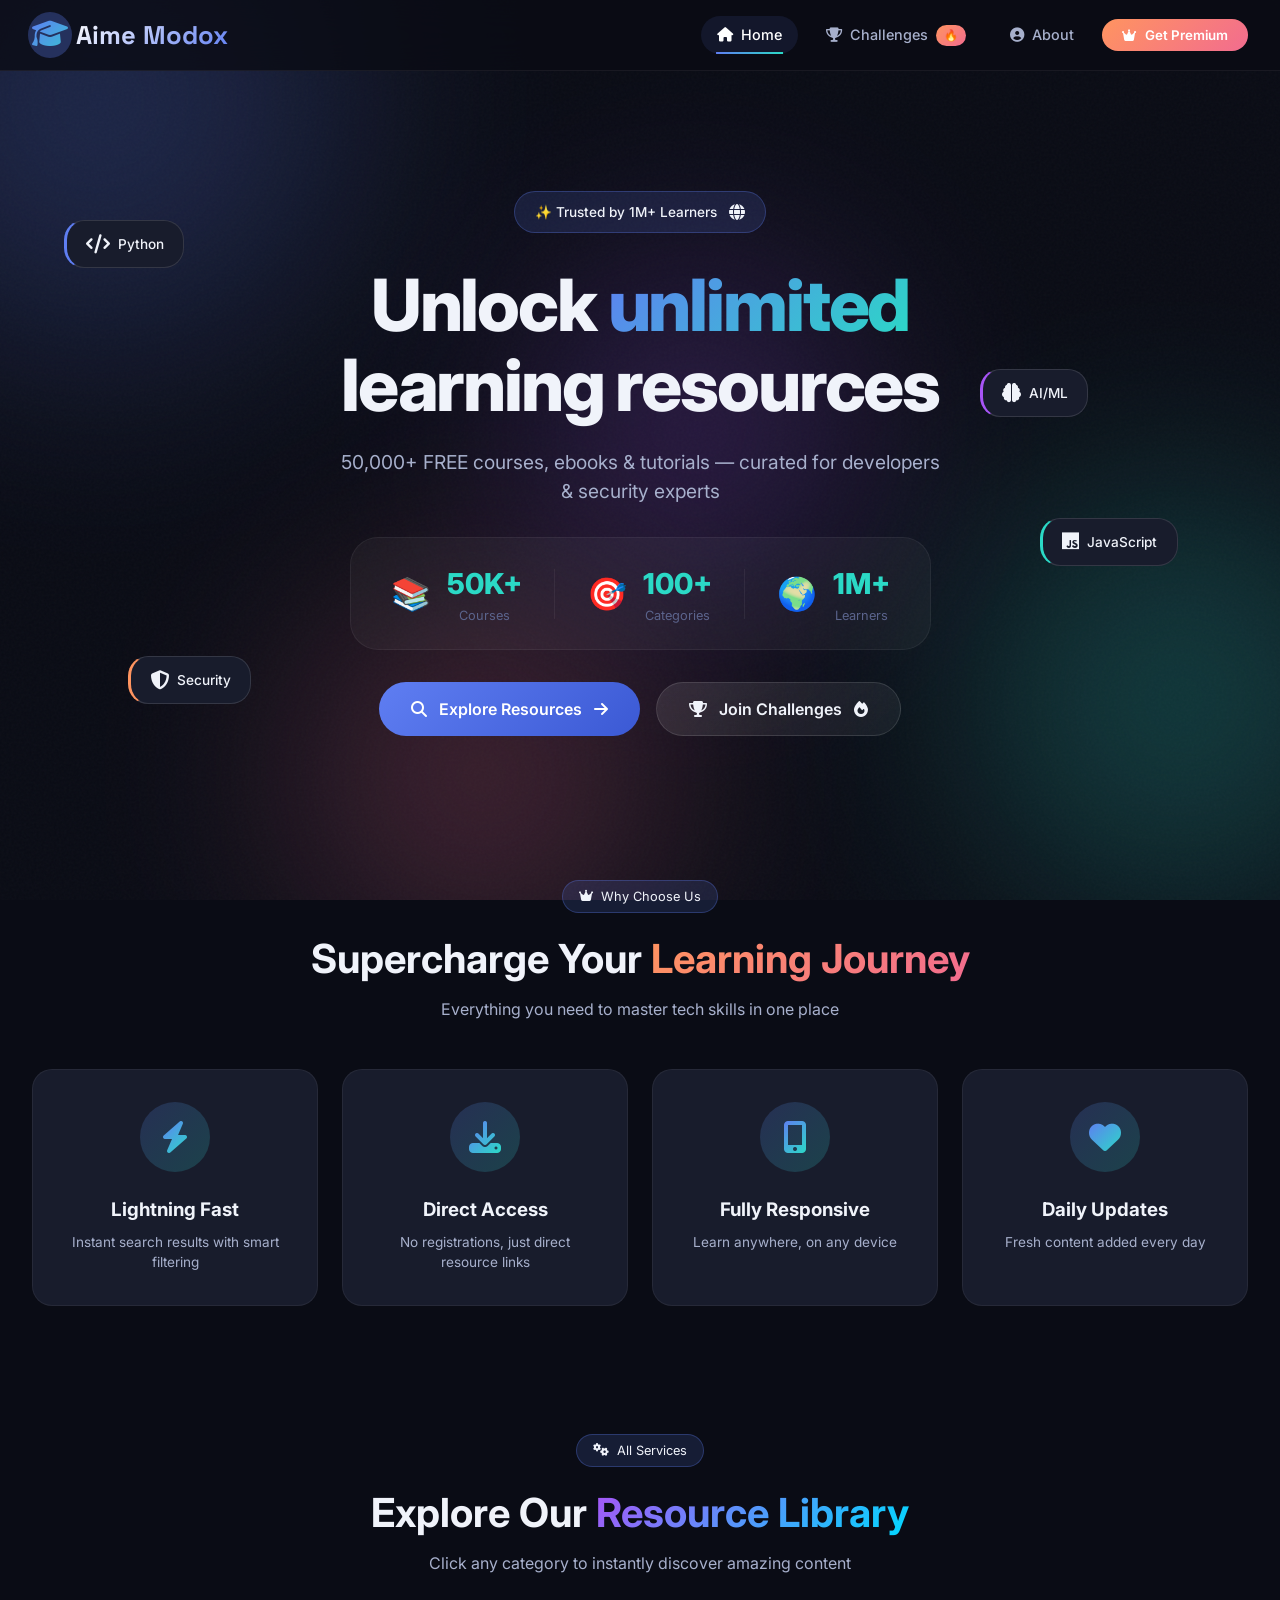
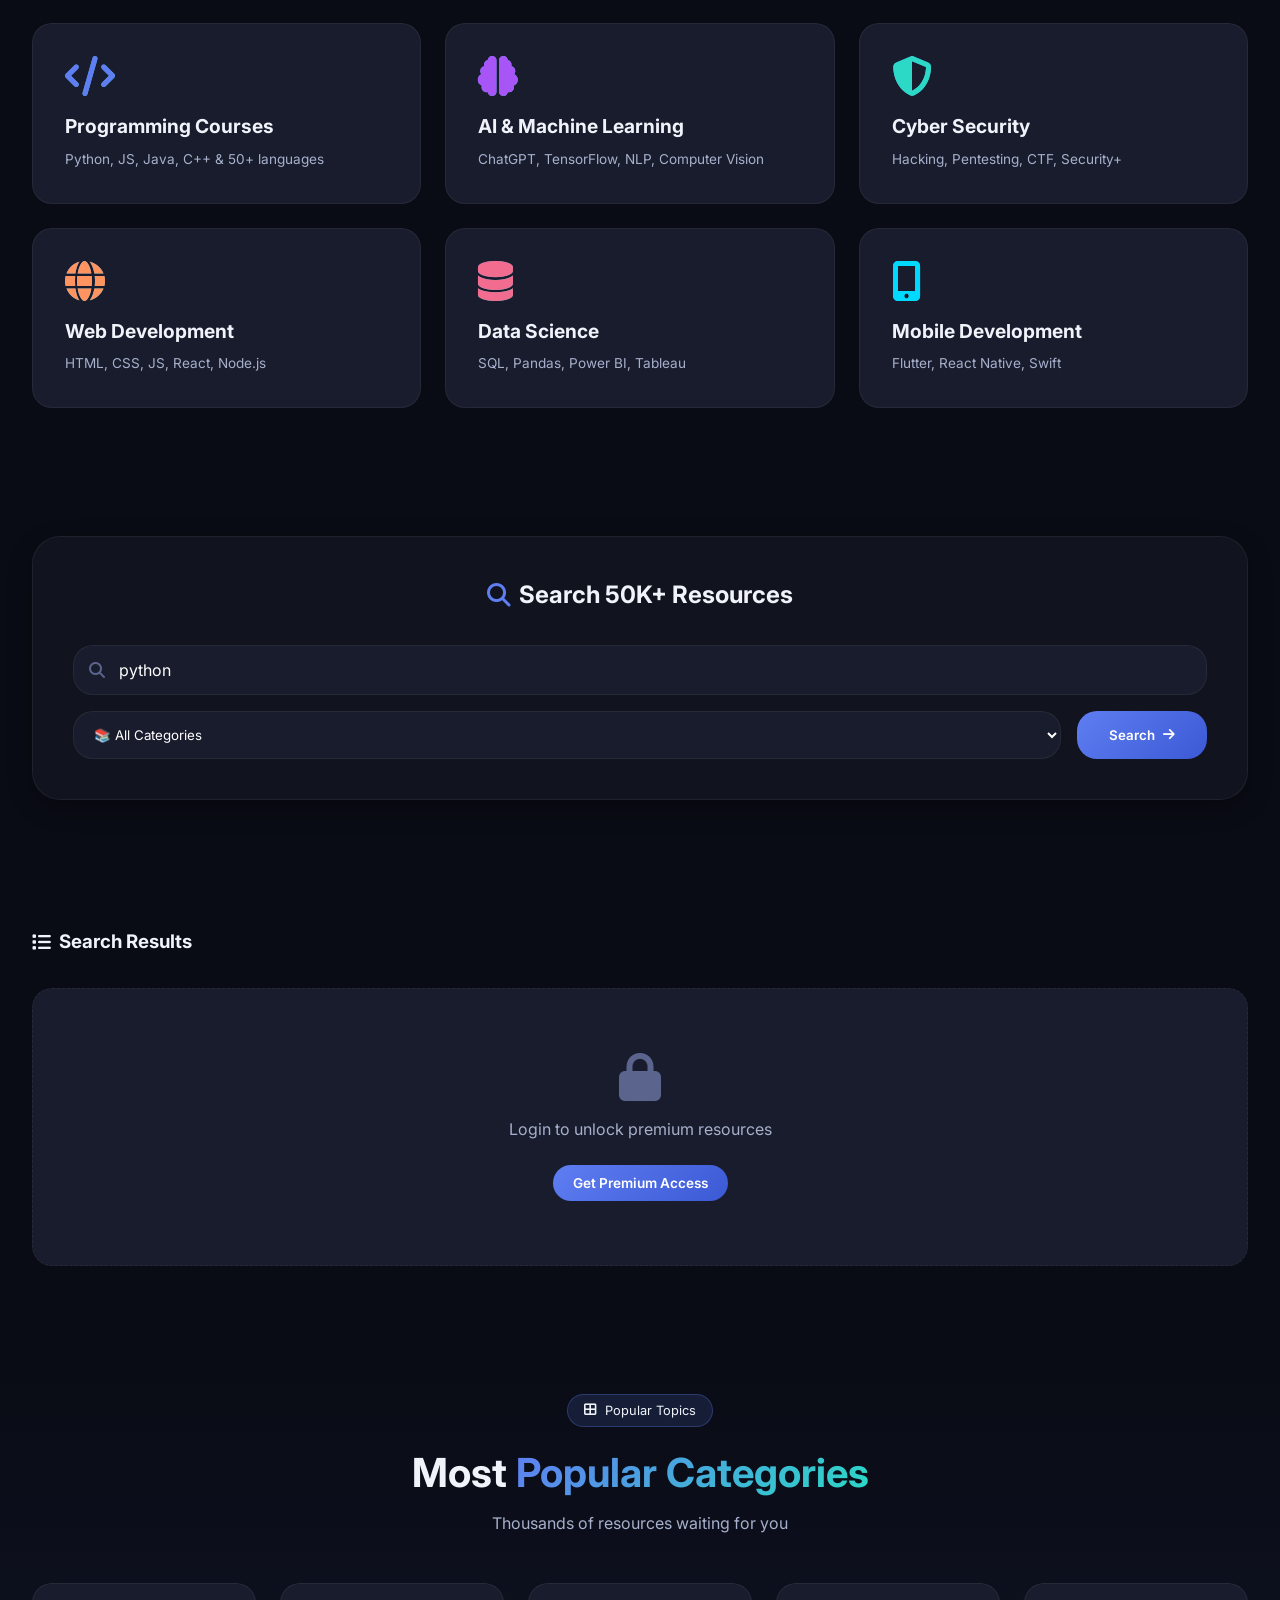
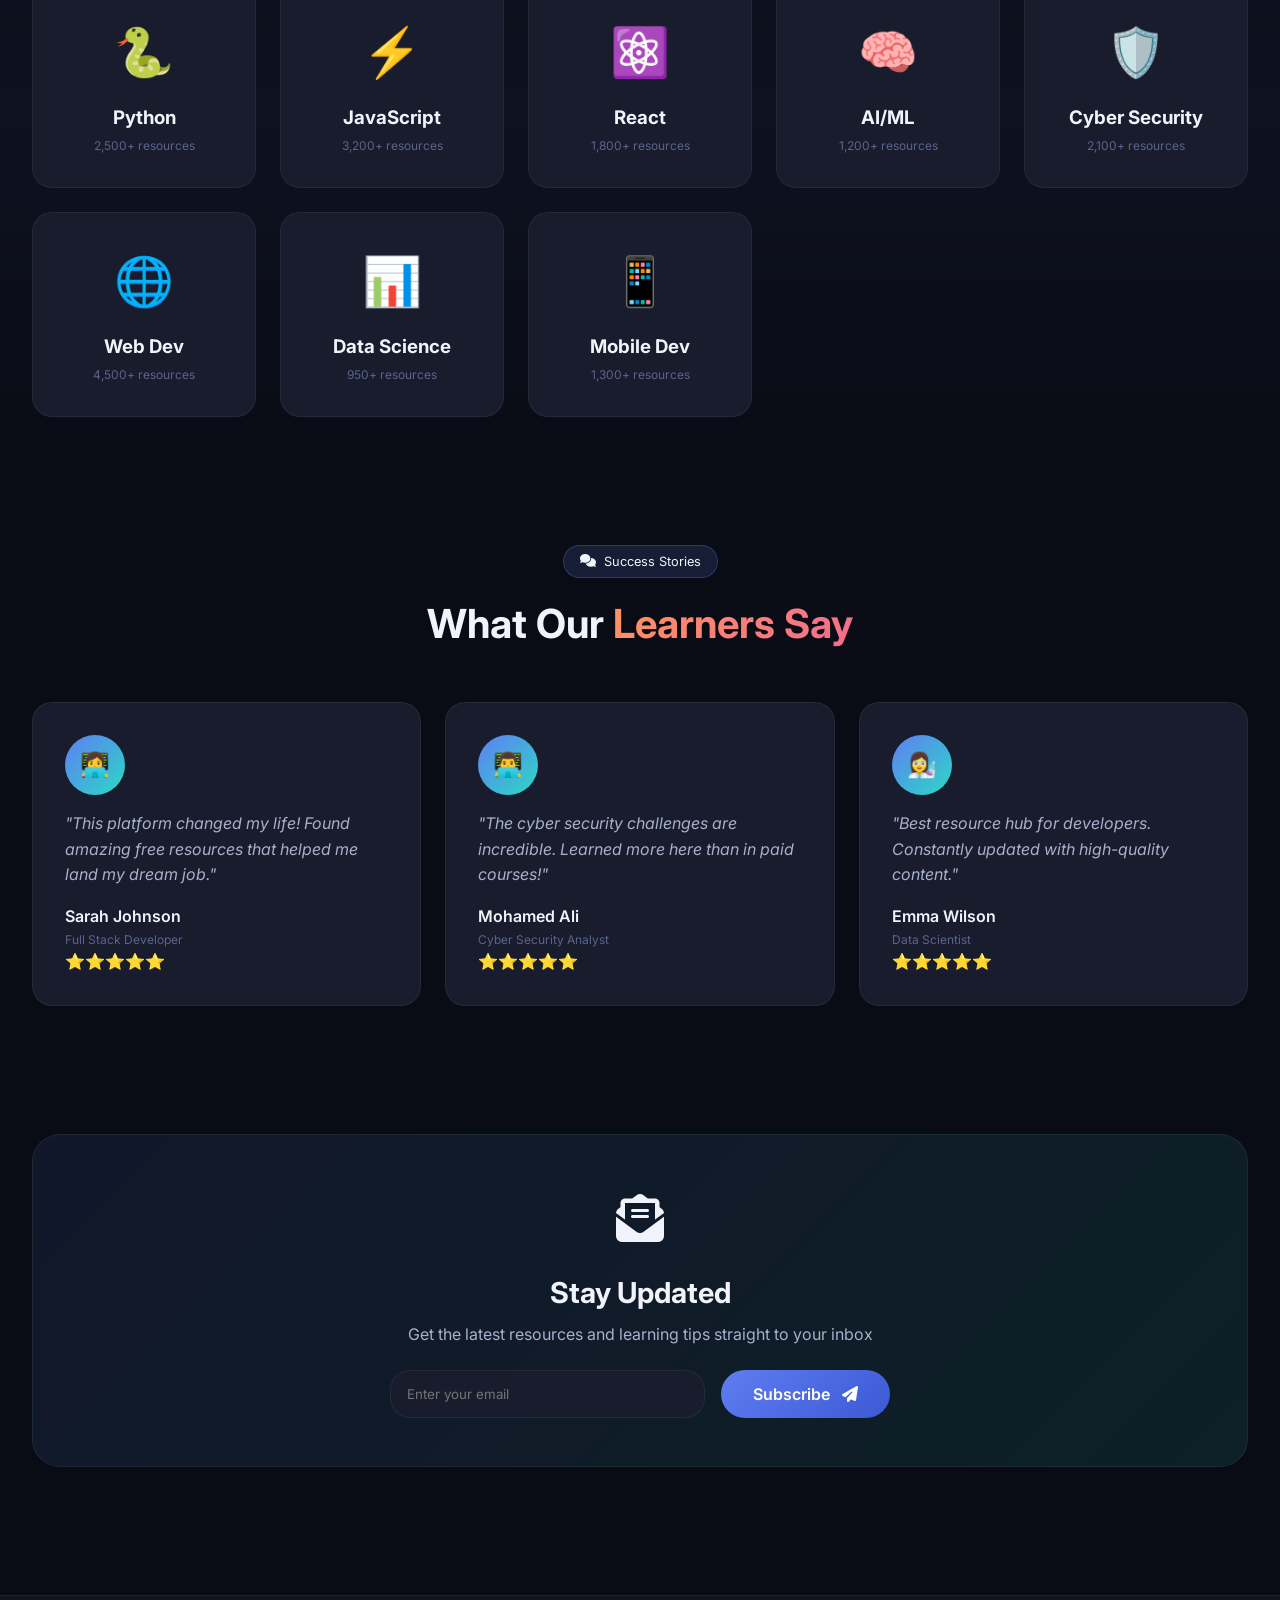
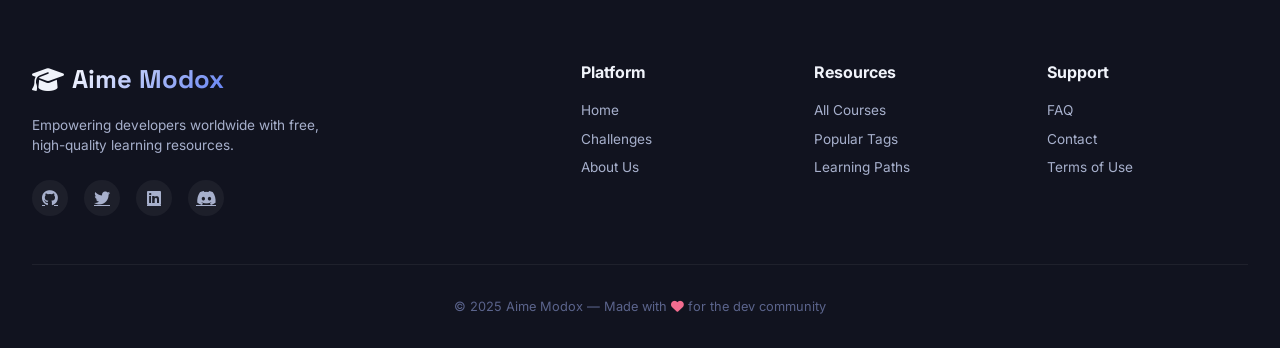
==== index.html @ 08b4cfb1 "Add files via upload" ====
<!DOCTYPE html>
<html lang="en">
<head>
    <meta charset="UTF-8">
    <meta name="viewport" content="width=device-width, initial-scale=1.0">
    <title>Aime Modox | Ultimate Learning Platform</title>
    <link rel="stylesheet" href="style.css">
    <link href="https://fonts.googleapis.com/css2?family=Inter:opsz,wght@14..32,300;400;500;600;700;800&family=Space+Grotesk:wght@400;500;600;700&display=swap" rel="stylesheet">
    <link rel="stylesheet" href="https://cdnjs.cloudflare.com/ajax/libs/font-awesome/6.4.0/css/all.min.css">
</head>
<body>
    <!-- Animated Background -->
    <div class="animated-bg">
        <div class="gradient-orb orb-1"></div>
        <div class="gradient-orb orb-2"></div>
        <div class="gradient-orb orb-3"></div>
        <div class="gradient-orb orb-4"></div>
        <div class="noise-overlay"></div>
    </div>

    <!-- Custom Cursor -->
    <div class="custom-cursor"></div>
    <div class="custom-cursor-dot"></div>

    <!-- Header -->
    <header class="header">
        <nav class="nav">
            <div class="logo">
                <div class="logo-icon">
                    <i class="fas fa-graduation-cap"></i>
                    <div class="logo-pulse"></div>
                </div>
                <span>Aime Modox</span>
            </div>
            <div class="nav-links" id="navLinks">
                <a href="#" class="nav-link active">
                    <i class="fas fa-home"></i>
                    <span>Home</span>
                </a>
                <a href="challenges.html" class="nav-link">
                    <i class="fas fa-trophy"></i>
                    <span>Challenges</span>
                    <span class="badge-new">🔥</span>
                </a>
                <a href="about.html" class="nav-link">
                    <i class="fas fa-user-circle"></i>
                    <span>About</span>
                </a>
                <button class="login-btn" id="loginNavBtn">
                    <i class="fas fa-crown"></i>
                    <span>Get Premium</span>
                </button>
            </div>
            <button class="mobile-menu-btn" id="mobileMenuBtn">
                <i class="fas fa-bars"></i>
            </button>
        </nav>
    </header>

    <main>
        <!-- Hero Section -->
        <section class="hero">
            <div class="hero-content">
                <div class="hero-badge">
                    <span class="badge-text">✨ Trusted by 1M+ Learners</span>
                    <span class="badge-icon"><i class="fas fa-globe"></i></span>
                </div>
                <h1 class="hero-title">
                    Unlock 
                    <span class="gradient-text gradient-1">unlimited</span>
                    <br>learning resources
                </h1>
                <p class="hero-subtitle">
                    50,000+ FREE courses, ebooks & tutorials — curated for developers & security experts
                </p>
                
                <div class="hero-stats">
                    <div class="stat-card">
                        <div class="stat-icon">📚</div>
                        <div class="stat-info">
                            <h3>50K+</h3>
                            <p>Courses</p>
                        </div>
                    </div>
                    <div class="stat-divider"></div>
                    <div class="stat-card">
                        <div class="stat-icon">🎯</div>
                        <div class="stat-info">
                            <h3>100+</h3>
                            <p>Categories</p>
                        </div>
                    </div>
                    <div class="stat-divider"></div>
                    <div class="stat-card">
                        <div class="stat-icon">🌍</div>
                        <div class="stat-info">
                            <h3>1M+</h3>
                            <p>Learners</p>
                        </div>
                    </div>
                </div>
                
                <div class="hero-buttons">
                    <button class="btn-primary btn-glow" id="heroSearchBtn">
                        <i class="fas fa-search"></i>
                        <span>Explore Resources</span>
                        <i class="fas fa-arrow-right"></i>
                    </button>
                    <a href="challenges.html" class="btn-secondary">
                        <i class="fas fa-trophy"></i>
                        <span>Join Challenges</span>
                        <i class="fas fa-fire"></i>
                    </a>
                </div>
            </div>
            
            <div class="hero-floating-elements">
                <div class="floating-card float-1">
                    <i class="fas fa-code"></i>
                    <span>Python</span>
                </div>
                <div class="floating-card float-2">
                    <i class="fab fa-js"></i>
                    <span>JavaScript</span>
                </div>
                <div class="floating-card float-3">
                    <i class="fas fa-shield-alt"></i>
                    <span>Security</span>
                </div>
                <div class="floating-card float-4">
                    <i class="fas fa-brain"></i>
                    <span>AI/ML</span>
                </div>
            </div>
        </section>

        <!-- Features Section -->
        <section class="features-section">
            <div class="container">
                <div class="section-header">
                    <div class="section-tag">
                        <i class="fas fa-crown"></i>
                        <span>Why Choose Us</span>
                    </div>
                    <h2>Supercharge Your <span class="gradient-text gradient-2">Learning Journey</span></h2>
                    <p>Everything you need to master tech skills in one place</p>
                </div>
                <div class="features-grid">
                    <div class="feature-card">
                        <div class="feature-icon">
                            <i class="fas fa-bolt"></i>
                            <div class="icon-glow"></div>
                        </div>
                        <h3>Lightning Fast</h3>
                        <p>Instant search results with smart filtering</p>
                    </div>
                    <div class="feature-card">
                        <div class="feature-icon">
                            <i class="fas fa-download"></i>
                            <div class="icon-glow"></div>
                        </div>
                        <h3>Direct Access</h3>
                        <p>No registrations, just direct resource links</p>
                    </div>
                    <div class="feature-card">
                        <div class="feature-icon">
                            <i class="fas fa-mobile-alt"></i>
                            <div class="icon-glow"></div>
                        </div>
                        <h3>Fully Responsive</h3>
                        <p>Learn anywhere, on any device</p>
                    </div>
                    <div class="feature-card">
                        <div class="feature-icon">
                            <i class="fas fa-heart"></i>
                            <div class="icon-glow"></div>
                        </div>
                        <h3>Daily Updates</h3>
                        <p>Fresh content added every day</p>
                    </div>
                </div>
            </div>
        </section>

        <!-- Services Section -->
        <section class="services-section">
            <div class="container">
                <div class="section-header">
                    <div class="section-tag">
                        <i class="fas fa-cogs"></i>
                        <span>All Services</span>
                    </div>
                    <h2>Explore Our <span class="gradient-text gradient-3">Resource Library</span></h2>
                    <p>Click any category to instantly discover amazing content</p>
                </div>
                <div class="services-grid" id="servicesGrid">
                    <!-- Services will be populated by JavaScript -->
                </div>
            </div>
        </section>

        <!-- Search Section -->
        <section class="search-section">
            <div class="container">
                <div class="search-wrapper">
                    <div class="search-header">
                        <i class="fas fa-search"></i>
                        <h3>Search 50K+ Resources</h3>
                    </div>
                    <div class="search-container">
                        <div class="search-input-wrapper">
                            <i class="fas fa-search search-icon"></i>
                            <input type="text" id="searchInput" placeholder="python, react, cyber security, ai..." value="python">
                        </div>
                        <div class="search-filters">
                            <select id="categorySelect" class="category-select">
                                <option value="all">📚 All Categories</option>
                                <option value="python">🐍 Python</option>
                                <option value="javascript">⚡ JavaScript</option>
                                <option value="react">⚛️ React</option>
                                <option value="ai">🧠 AI/ML</option>
                                <option value="cyber">🛡️ Cyber Security</option>
                                <option value="web">🌐 Web Dev</option>
                            </select>
                            <button class="search-btn" id="searchBtn">
                                <span>Search</span>
                                <i class="fas fa-arrow-right"></i>
                            </button>
                        </div>
                    </div>
                </div>
            </div>
        </section>

        <!-- Premium Banner -->
        <div class="premium-banner" id="premiumBanner" style="display: none;">
            <div class="premium-content">
                <div class="premium-icon">
                    <i class="fas fa-crown"></i>
                    <div class="premium-pulse"></div>
                </div>
                <div class="premium-text">
                    <h4>Premium Access Unlocked!</h4>
                    <p>✅ Unlimited downloads | ✅ Direct links | ✅ Lifetime access</p>
                </div>
                <button class="premium-close" id="closePremiumBtn">
                    <i class="fas fa-times"></i>
                </button>
            </div>
        </div>

        <!-- Results Section -->
        <div class="results-section" id="resultsSection">
            <div class="container">
                <div class="results-header">
                    <h3><i class="fas fa-list"></i> Search Results</h3>
                    <div class="results-count" id="resultsCount"></div>
                </div>
                <div class="results-grid" id="resultsContainer">
                    <div class="result-placeholder">
                        <i class="fas fa-lock"></i>
                        <p>Login to unlock premium resources</p>
                        <button class="btn-primary small" id="placeholderLoginBtn">Get Premium Access</button>
                    </div>
                </div>
            </div>
        </div>

        <!-- Categories Showcase -->
        <section class="categories-showcase">
            <div class="container">
                <div class="section-header">
                    <div class="section-tag">
                        <i class="fas fa-th-large"></i>
                        <span>Popular Topics</span>
                    </div>
                    <h2>Most <span class="gradient-text gradient-1">Popular Categories</span></h2>
                    <p>Thousands of resources waiting for you</p>
                </div>
                <div class="categories-grid" id="categoriesGrid">
                    <!-- Categories will be populated by JavaScript -->
                </div>
            </div>
        </section>

        <!-- Testimonials Section -->
        <section class="testimonials-section">
            <div class="container">
                <div class="section-header">
                    <div class="section-tag">
                        <i class="fas fa-comments"></i>
                        <span>Success Stories</span>
                    </div>
                    <h2>What Our <span class="gradient-text gradient-2">Learners Say</span></h2>
                </div>
                <div class="testimonials-grid" id="testimonialsGrid">
                    <!-- Testimonials will be populated by JavaScript -->
                </div>
            </div>
        </section>

        <!-- Newsletter Section -->
        <section class="newsletter-section">
            <div class="container">
                <div class="newsletter-wrapper">
                    <div class="newsletter-content">
                        <div class="newsletter-icon">
                            <i class="fas fa-envelope-open-text"></i>
                        </div>
                        <h3>Stay Updated</h3>
                        <p>Get the latest resources and learning tips straight to your inbox</p>
                        <div class="newsletter-form">
                            <input type="email" placeholder="Enter your email">
                            <button class="btn-primary">Subscribe <i class="fas fa-paper-plane"></i></button>
                        </div>
                    </div>
                </div>
            </div>
        </section>
    </main>

    <!-- Footer -->
    <footer class="footer">
        <div class="container">
            <div class="footer-content">
                <div class="footer-brand">
                    <div class="logo">
                        <i class="fas fa-graduation-cap"></i>
                        <span>Aime Modox</span>
                    </div>
                    <p>Empowering developers worldwide with free, high-quality learning resources.</p>
                    <div class="social-links">
                        <a href="#"><i class="fab fa-github"></i></a>
                        <a href="#"><i class="fab fa-twitter"></i></a>
                        <a href="#"><i class="fab fa-linkedin"></i></a>
                        <a href="#"><i class="fab fa-discord"></i></a>
                    </div>
                </div>
                <div class="footer-links">
                    <div class="link-group">
                        <h4>Platform</h4>
                        <a href="#">Home</a>
                        <a href="challenges.html">Challenges</a>
                        <a href="about.html">About Us</a>
                    </div>
                    <div class="link-group">
                        <h4>Resources</h4>
                        <a href="#">All Courses</a>
                        <a href="#">Popular Tags</a>
                        <a href="#">Learning Paths</a>
                    </div>
                    <div class="link-group">
                        <h4>Support</h4>
                        <a href="#">FAQ</a>
                        <a href="#">Contact</a>
                        <a href="#">Terms of Use</a>
                    </div>
                </div>
            </div>
            <div class="footer-bottom">
                <p>© 2025 Aime Modox — Made with <i class="fas fa-heart"></i> for the dev community</p>
            </div>
        </div>
    </footer>

    <!-- Login Modal -->
    <div class="modal" id="loginModal">
        <div class="modal-card">
            <button class="modal-close" id="closeModalBtn">&times;</button>
            <div class="modal-header">
                <div class="modal-icon">
                    <i class="fas fa-crown"></i>
                </div>
                <h2>Premium Access</h2>
                <p>Unlock all resources & features</p>
            </div>
            <div class="modal-body">
                <form id="loginForm">
                    <div class="input-group">
                        <i class="fas fa-envelope"></i>
                        <input type="email" id="loginEmail" placeholder="Email address" required>
                    </div>
                    <div class="input-group">
                        <i class="fas fa-key"></i>
                        <input type="password" id="loginPassword" placeholder="Password" required>
                    </div>
                    <button type="submit" class="btn-primary full-width">
                        <i class="fas fa-unlock-alt"></i>
                        <span>Unlock Premium</span>
                    </button>
                </form>
                <div class="login-hint">
                    <i class="fas fa-lightbulb"></i>
                    <span>Hint: <strong>sohagteam</strong></span>
                </div>
            </div>
        </div>
    </div>

    <script src="script.js"></script>
</body>
</html>
---- style.css ----
/* ==================== RESET & BASE ==================== */
* {
    margin: 0;
    padding: 0;
    box-sizing: border-box;
}

:root {
    --bg-deep: #0a0c15;
    --bg-elevated: #11131f;
    --bg-card: #181c2c;
    --border-subtle: rgba(255, 255, 255, 0.06);
    --border-medium: rgba(255, 255, 255, 0.12);
    
    /* Vibrant Colors */
    --primary: #5f7ef2;
    --primary-dark: #3b59d4;
    --primary-light: #8ba3ff;
    --secondary: #2bd9c6;
    --secondary-dark: #1fbfac;
    --accent-orange: #ff9460;
    --accent-pink: #f26c8f;
    --accent-purple: #a855f7;
    --accent-yellow: #feca57;
    --accent-cyan: #00d9ff;
    --accent-green: #00d4aa;
    
    --text-primary: #f0f3fa;
    --text-secondary: #a7b0cc;
    --text-muted: #5b648c;
    
    --radius-sm: 12px;
    --radius-md: 20px;
    --radius-lg: 28px;
    --transition-fast: 0.2s ease;
    --transition: 0.3s ease;
    --transition-slow: 0.5s ease;
    
    --shadow-sm: 0 2px 8px rgba(0, 0, 0, 0.2);
    --shadow-md: 0 8px 24px rgba(0, 0, 0, 0.3);
    --shadow-lg: 0 16px 48px rgba(0, 0, 0, 0.4);
    --shadow-glow: 0 0 30px rgba(95, 126, 242, 0.3);
}

body {
    font-family: 'Inter', sans-serif;
    background: var(--bg-deep);
    color: var(--text-primary);
    overflow-x: hidden;
    line-height: 1.5;
    cursor: none;
}

/* ==================== CUSTOM CURSOR ==================== */
.custom-cursor {
    width: 30px;
    height: 30px;
    border: 2px solid var(--primary);
    border-radius: 50%;
    position: fixed;
    pointer-events: none;
    z-index: 9999;
    transition: all 0.1s ease;
    transform: translate(-50%, -50%);
    opacity: 0;
}

.custom-cursor-dot {
    width: 6px;
    height: 6px;
    background: var(--secondary);
    border-radius: 50%;
    position: fixed;
    pointer-events: none;
    z-index: 9999;
    transition: all 0.05s ease;
    transform: translate(-50%, -50%);
    opacity: 0;
}

body:hover .custom-cursor,
body:hover .custom-cursor-dot {
    opacity: 1;
}

/* ==================== ANIMATED BACKGROUND ==================== */
.animated-bg {
    position: fixed;
    inset: 0;
    z-index: -2;
    overflow: hidden;
}

.gradient-orb {
    position: absolute;
    border-radius: 50%;
    filter: blur(100px);
    opacity: 0.3;
    animation: orbFloat 20s ease-in-out infinite;
}

.orb-1 {
    width: 600px;
    height: 600px;
    background: radial-gradient(circle, var(--primary), transparent);
    top: -200px;
    left: -200px;
    animation-delay: 0s;
}

.orb-2 {
    width: 500px;
    height: 500px;
    background: radial-gradient(circle, var(--secondary), transparent);
    top: 50%;
    right: -150px;
    animation-delay: -5s;
}

.orb-3 {
    width: 450px;
    height: 450px;
    background: radial-gradient(circle, var(--accent-pink), transparent);
    bottom: -100px;
    left: 20%;
    animation-delay: -10s;
}

.orb-4 {
    width: 400px;
    height: 400px;
    background: radial-gradient(circle, var(--accent-purple), transparent);
    bottom: 30%;
    right: 30%;
    animation-delay: -15s;
}

.noise-overlay {
    position: absolute;
    inset: 0;
    background-image: url("data:image/svg+xml,%3Csvg viewBox='0 0 400 400' xmlns='http://www.w3.org/2000/svg'%3E%3Cfilter id='noiseFilter'%3E%3CfeTurbulence type='fractalNoise' baseFrequency='0.9' numOctaves='3' stitchTiles='stitch'/%3E%3C/filter%3E%3Crect width='100%25' height='100%25' filter='url(%23noiseFilter)'/%3E%3C/svg%3E");
    opacity: 0.03;
    pointer-events: none;
}

@keyframes orbFloat {
    0%, 100% {
        transform: translate(0, 0) scale(1);
    }
    33% {
        transform: translate(40px, -40px) scale(1.1);
    }
    66% {
        transform: translate(-30px, 30px) scale(0.9);
    }
}

/* ==================== HEADER & NAVIGATION ==================== */
.header {
    position: sticky;
    top: 0;
    z-index: 100;
    backdrop-filter: blur(20px);
    background: rgba(10, 12, 21, 0.8);
    border-bottom: 1px solid var(--border-subtle);
    animation: slideDown 0.5s ease;
}

@keyframes slideDown {
    from {
        transform: translateY(-100%);
        opacity: 0;
    }
    to {
        transform: translateY(0);
        opacity: 1;
    }
}

.nav {
    max-width: 1400px;
    margin: 0 auto;
    display: flex;
    justify-content: space-between;
    align-items: center;
    padding: 1rem 2rem;
}

.logo {
    font-family: 'Space Grotesk', monospace;
    font-size: 1.6rem;
    font-weight: 700;
    display: flex;
    align-items: center;
    gap: 0.5rem;
    position: relative;
}

.logo-icon {
    position: relative;
}

.logo-icon i {
    background: linear-gradient(135deg, var(--primary), var(--secondary));
    -webkit-background-clip: text;
    background-clip: text;
    color: transparent;
    font-size: 1.8rem;
}

.logo-pulse {
    position: absolute;
    inset: -4px;
    border-radius: 50%;
    background: var(--primary);
    opacity: 0.3;
    animation: pulse 2s ease-in-out infinite;
}

@keyframes pulse {
    0%, 100% {
        transform: scale(1);
        opacity: 0.3;
    }
    50% {
        transform: scale(1.3);
        opacity: 0;
    }
}

.logo span {
    background: linear-gradient(135deg, #fff, var(--primary));
    -webkit-background-clip: text;
    background-clip: text;
    color: transparent;
}

.nav-links {
    display: flex;
    gap: 0.75rem;
    align-items: center;
}

.nav-link {
    color: var(--text-secondary);
    text-decoration: none;
    font-weight: 500;
    padding: 0.5rem 1rem;
    border-radius: 40px;
    transition: var(--transition);
    font-size: 0.9rem;
    display: flex;
    align-items: center;
    gap: 0.5rem;
    position: relative;
}

.nav-link::before {
    content: '';
    position: absolute;
    bottom: 0;
    left: 50%;
    transform: translateX(-50%);
    width: 0;
    height: 2px;
    background: linear-gradient(90deg, var(--primary), var(--secondary));
    transition: var(--transition);
}

.nav-link:hover::before,
.nav-link.active::before {
    width: 70%;
}

.nav-link:hover,
.nav-link.active {
    color: white;
    background: rgba(95, 126, 242, 0.1);
}

.badge-new {
    background: linear-gradient(135deg, var(--accent-orange), var(--accent-pink));
    font-size: 0.7rem;
    padding: 2px 8px;
    border-radius: 30px;
    font-weight: 600;
    animation: bounce 1s ease-in-out infinite;
}

@keyframes bounce {
    0%, 100% {
        transform: translateY(0);
    }
    50% {
        transform: translateY(-2px);
    }
}

.login-btn {
    background: linear-gradient(135deg, var(--accent-orange), var(--accent-pink));
    border: none;
    padding: 8px 20px;
    border-radius: 40px;
    color: white;
    font-weight: 600;
    cursor: pointer;
    transition: var(--transition);
    display: flex;
    align-items: center;
    gap: 0.5rem;
    font-family: inherit;
}

.login-btn:hover {
    transform: translateY(-2px);
    box-shadow: 0 8px 20px rgba(242, 108, 143, 0.4);
}

.mobile-menu-btn {
    display: none;
    background: none;
    border: none;
    color: white;
    font-size: 1.5rem;
    cursor: pointer;
}

/* ==================== BUTTONS ==================== */
.btn-primary {
    background: linear-gradient(135deg, var(--primary), var(--primary-dark));
    border: none;
    padding: 14px 32px;
    border-radius: 50px;
    font-weight: 600;
    color: white;
    cursor: pointer;
    transition: var(--transition);
    font-family: inherit;
    font-size: 1rem;
    display: inline-flex;
    align-items: center;
    gap: 0.75rem;
    position: relative;
    overflow: hidden;
}

.btn-primary::before {
    content: '';
    position: absolute;
    top: 50%;
    left: 50%;
    width: 0;
    height: 0;
    border-radius: 50%;
    background: rgba(255, 255, 255, 0.3);
    transform: translate(-50%, -50%);
    transition: width 0.6s, height 0.6s;
}

.btn-primary:hover::before {
    width: 300px;
    height: 300px;
}

.btn-primary:hover {
    transform: translateY(-3px);
    box-shadow: 0 10px 30px rgba(95, 126, 242, 0.4);
}

.btn-primary.btn-glow {
    animation: btnGlow 2s ease-in-out infinite;
}

@keyframes btnGlow {
    0%, 100% {
        box-shadow: 0 0 20px rgba(95, 126, 242, 0.3);
    }
    50% {
        box-shadow: 0 0 40px rgba(95, 126, 242, 0.6);
    }
}

.btn-primary.small {
    padding: 10px 20px;
    font-size: 0.85rem;
}

.btn-primary.full-width {
    width: 100%;
    justify-content: center;
}

.btn-secondary {
    background: linear-gradient(135deg, rgba(255, 255, 255, 0.1), rgba(255, 255, 255, 0.05));
    border: 1px solid var(--border-medium);
    padding: 14px 32px;
    border-radius: 50px;
    font-weight: 600;
    color: var(--text-primary);
    cursor: pointer;
    transition: var(--transition);
    font-family: inherit;
    font-size: 1rem;
    display: inline-flex;
    align-items: center;
    gap: 0.75rem;
    text-decoration: none;
}

.btn-secondary:hover {
    background: rgba(255, 255, 255, 0.15);
    transform: translateY(-3px);
    border-color: var(--primary);
}

/* ==================== HERO SECTION ==================== */
.hero {
    padding: 120px 2rem 80px;
    position: relative;
    overflow: hidden;
}

.hero-content {
    max-width: 900px;
    margin: 0 auto;
    text-align: center;
    position: relative;
    z-index: 2;
}

.hero-badge {
    display: inline-flex;
    align-items: center;
    gap: 0.75rem;
    background: rgba(95, 126, 242, 0.15);
    border: 1px solid rgba(95, 126, 242, 0.3);
    padding: 8px 20px;
    border-radius: 50px;
    margin-bottom: 2rem;
    animation: fadeInUp 0.6s ease;
}

.hero-badge .badge-text {
    font-size: 0.85rem;
    font-weight: 500;
}

.hero-title {
    font-size: 4.5rem;
    font-weight: 800;
    letter-spacing: -0.03em;
    line-height: 1.1;
    margin-bottom: 1.5rem;
    animation: fadeInUp 0.6s ease 0.1s both;
}

.gradient-text {
    -webkit-background-clip: text;
    background-clip: text;
    color: transparent;
}

.gradient-1 {
    background: linear-gradient(135deg, var(--primary), var(--secondary));
    -webkit-background-clip: text;
    background-clip: text;
}

.gradient-2 {
    background: linear-gradient(135deg, var(--accent-orange), var(--accent-pink));
    -webkit-background-clip: text;
    background-clip: text;
}

.gradient-3 {
    background: linear-gradient(135deg, var(--accent-purple), var(--accent-cyan));
    -webkit-background-clip: text;
    background-clip: text;
}

.hero-subtitle {
    font-size: 1.2rem;
    color: var(--text-secondary);
    max-width: 600px;
    margin: 0 auto 2rem;
    animation: fadeInUp 0.6s ease 0.2s both;
}

.hero-stats {
    display: inline-flex;
    align-items: center;
    gap: 2rem;
    background: rgba(255, 255, 255, 0.04);
    border: 1px solid var(--border-subtle);
    padding: 1.5rem 2.5rem;
    border-radius: var(--radius-lg);
    margin-bottom: 2rem;
    animation: fadeInUp 0.6s ease 0.3s both;
}

.stat-card {
    display: flex;
    align-items: center;
    gap: 1rem;
}

.stat-icon {
    font-size: 2rem;
}

.stat-info h3 {
    font-size: 1.8rem;
    font-weight: 800;
    color: var(--secondary);
}

.stat-info p {
    font-size: 0.8rem;
    color: var(--text-muted);
}

.stat-divider {
    width: 1px;
    height: 50px;
    background: var(--border-subtle);
}

.hero-buttons {
    display: flex;
    gap: 1rem;
    justify-content: center;
    flex-wrap: wrap;
    animation: fadeInUp 0.6s ease 0.4s both;
}

/* ==================== FLOATING ELEMENTS ==================== */
.hero-floating-elements {
    position: absolute;
    inset: 0;
    pointer-events: none;
    overflow: hidden;
}

.floating-card {
    position: absolute;
    background: var(--bg-card);
    border: 1px solid var(--border-medium);
    border-radius: var(--radius-md);
    padding: 0.8rem 1.2rem;
    display: flex;
    align-items: center;
    gap: 0.5rem;
    backdrop-filter: blur(10px);
    animation: float 4s ease-in-out infinite;
}

.floating-card i {
    font-size: 1.2rem;
}

.floating-card span {
    font-size: 0.85rem;
    font-weight: 500;
}

.float-1 {
    top: 20%;
    left: 5%;
    animation-delay: 0s;
    border-left: 3px solid var(--primary);
}

.float-2 {
    top: 60%;
    right: 8%;
    animation-delay: -1s;
    border-left: 3px solid var(--secondary);
}

.float-3 {
    bottom: 15%;
    left: 10%;
    animation-delay: -2s;
    border-left: 3px solid var(--accent-orange);
}

.float-4 {
    top: 40%;
    right: 15%;
    animation-delay: -3s;
    border-left: 3px solid var(--accent-purple);
}

@keyframes float {
    0%, 100% {
        transform: translateY(0) rotate(0deg);
    }
    50% {
        transform: translateY(-20px) rotate(5deg);
    }
}

@keyframes fadeInUp {
    from {
        opacity: 0;
        transform: translateY(30px);
    }
    to {
        opacity: 1;
        transform: translateY(0);
    }
}

/* ==================== CONTAINER ==================== */
.container {
    max-width: 1400px;
    margin: 0 auto;
    padding: 0 2rem;
}

/* ==================== SECTION HEADER ==================== */
.section-header {
    text-align: center;
    margin-bottom: 3rem;
}

.section-tag {
    display: inline-flex;
    align-items: center;
    gap: 0.5rem;
    background: rgba(95, 126, 242, 0.15);
    border: 1px solid rgba(95, 126, 242, 0.3);
    padding: 6px 16px;
    border-radius: 50px;
    font-size: 0.8rem;
    margin-bottom: 1rem;
}

.section-header h2 {
    font-size: 2.5rem;
    font-weight: 700;
    margin-bottom: 0.5rem;
}

.section-header p {
    color: var(--text-secondary);
}

/* ==================== FEATURES SECTION ==================== */
.features-section {
    padding: 4rem 0;
}

.features-grid {
    display: grid;
    grid-template-columns: repeat(auto-fit, minmax(250px, 1fr));
    gap: 1.5rem;
}

.feature-card {
    background: var(--bg-card);
    border-radius: var(--radius-md);
    padding: 2rem;
    text-align: center;
    border: 1px solid var(--border-subtle);
    transition: var(--transition);
    position: relative;
    overflow: hidden;
}

.feature-card::before {
    content: '';
    position: absolute;
    top: 0;
    left: -100%;
    width: 100%;
    height: 100%;
    background: linear-gradient(90deg, transparent, rgba(255, 255, 255, 0.05), transparent);
    transition: left 0.5s;
}

.feature-card:hover::before {
    left: 100%;
}

.feature-card:hover {
    transform: translateY(-10px);
    border-color: var(--primary);
    box-shadow: var(--shadow-lg);
}

.feature-icon {
    position: relative;
    width: 70px;
    height: 70px;
    margin: 0 auto 1.5rem;
    display: flex;
    align-items: center;
    justify-content: center;
    background: linear-gradient(135deg, rgba(95, 126, 242, 0.2), rgba(43, 217, 198, 0.2));
    border-radius: 50%;
    font-size: 2rem;
}

.feature-icon i {
    background: linear-gradient(135deg, var(--primary), var(--secondary));
    -webkit-background-clip: text;
    background-clip: text;
    color: transparent;
}

.icon-glow {
    position: absolute;
    inset: 0;
    border-radius: 50%;
    background: var(--primary);
    opacity: 0;
    transition: var(--transition);
}

.feature-card:hover .icon-glow {
    opacity: 0.3;
    animation: pulse 1.5s ease-in-out infinite;
}

.feature-card h3 {
    margin-bottom: 0.5rem;
}

.feature-card p {
    color: var(--text-secondary);
    font-size: 0.85rem;
}

/* ==================== SERVICES SECTION ==================== */
.services-section {
    padding: 4rem 0;
}

.services-grid {
    display: grid;
    grid-template-columns: repeat(auto-fit, minmax(300px, 1fr));
    gap: 1.5rem;
}

.service-card {
    background: var(--bg-card);
    border-radius: var(--radius-md);
    padding: 2rem;
    cursor: pointer;
    transition: all 0.4s cubic-bezier(0.175, 0.885, 0.32, 1.275);
    border: 1px solid var(--border-subtle);
    position: relative;
    overflow: hidden;
}

.service-card::after {
    content: '';
    position: absolute;
    bottom: 0;
    left: 0;
    right: 0;
    height: 3px;
    background: linear-gradient(90deg, var(--primary), var(--secondary), var(--accent-pink));
    transform: scaleX(0);
    transition: transform 0.3s;
}

.service-card:hover::after {
    transform: scaleX(1);
}

.service-card:hover {
    transform: translateY(-10px) scale(1.02);
    border-color: var(--primary);
    box-shadow: var(--shadow-lg);
}

.service-card i {
    font-size: 2.5rem;
    background: linear-gradient(135deg, var(--primary), var(--secondary));
    -webkit-background-clip: text;
    background-clip: text;
    color: transparent;
    margin-bottom: 1rem;
    display: inline-block;
}

.service-card h3 {
    font-size: 1.2rem;
    margin-bottom: 0.5rem;
}

.service-card p {
    color: var(--text-secondary);
    font-size: 0.85rem;
    line-height: 1.6;
}

/* ==================== SEARCH SECTION ==================== */
.search-section {
    padding: 4rem 0;
}

.search-wrapper {
    background: var(--bg-elevated);
    border-radius: var(--radius-lg);
    padding: 2.5rem;
    border: 1px solid var(--border-subtle);
    box-shadow: var(--shadow-md);
}

.search-header {
    display: flex;
    align-items: center;
    gap: 0.5rem;
    justify-content: center;
    margin-bottom: 2rem;
}

.search-header i {
    font-size: 1.5rem;
    color: var(--primary);
}

.search-header h3 {
    font-size: 1.5rem;
}

.search-container {
    display: flex;
    flex-direction: column;
    gap: 1rem;
}

.search-input-wrapper {
    position: relative;
    flex: 1;
}

.search-icon {
    position: absolute;
    left: 16px;
    top: 50%;
    transform: translateY(-50%);
    color: var(--text-muted);
}

.search-input-wrapper input {
    width: 100%;
    padding: 14px 16px 14px 45px;
    background: var(--bg-card);
    border: 1px solid var(--border-subtle);
    border-radius: var(--radius-md);
    color: white;
    font-family: inherit;
    font-size: 1rem;
    transition: var(--transition);
}

.search-input-wrapper input:focus {
    outline: none;
    border-color: var(--primary);
    box-shadow: 0 0 0 3px rgba(95, 126, 242, 0.2);
}

.search-filters {
    display: flex;
    gap: 1rem;
}

.category-select {
    flex: 1;
    padding: 14px 16px;
    background: var(--bg-card);
    border: 1px solid var(--border-subtle);
    border-radius: var(--radius-md);
    color: white;
    font-family: inherit;
    cursor: pointer;
    transition: var(--transition);
}

.category-select:focus {
    outline: none;
    border-color: var(--primary);
}

.search-btn {
    background: linear-gradient(135deg, var(--primary), var(--primary-dark));
    border: none;
    padding: 14px 32px;
    border-radius: var(--radius-md);
    font-weight: 600;
    color: white;
    cursor: pointer;
    transition: var(--transition);
    display: flex;
    align-items: center;
    gap: 0.5rem;
    font-family: inherit;
}

.search-btn:hover {
    transform: translateY(-2px);
    box-shadow: var(--shadow-glow);
}

/* ==================== PREMIUM BANNER ==================== */
.premium-banner {
    position: fixed;
    top: 80px;
    left: 50%;
    transform: translateX(-50%);
    z-index: 99;
    animation: slideDownBanner 0.5s ease;
}

@keyframes slideDownBanner {
    from {
        top: -100px;
        opacity: 0;
    }
    to {
        top: 80px;
        opacity: 1;
    }
}

.premium-content {
    background: linear-gradient(135deg, var(--secondary), var(--secondary-dark));
    border-radius: var(--radius-md);
    padding: 1rem 2rem;
    display: flex;
    align-items: center;
    gap: 1rem;
    box-shadow: var(--shadow-lg);
}

.premium-icon {
    position: relative;
    font-size: 1.5rem;
}

.premium-pulse {
    position: absolute;
    inset: -5px;
    border-radius: 50%;
    background: white;
    opacity: 0.5;
    animation: pulse 1.5s ease-in-out infinite;
}

.premium-text h4 {
    font-size: 1rem;
    margin-bottom: 0.2rem;
}

.premium-text p {
    font-size: 0.8rem;
    opacity: 0.9;
}

.premium-close {
    background: rgba(255, 255, 255, 0.2);
    border: none;
    width: 30px;
    height: 30px;
    border-radius: 50%;
    cursor: pointer;
    color: white;
    transition: var(--transition);
}

.premium-close:hover {
    background: rgba(255, 255, 255, 0.3);
    transform: rotate(90deg);
}

/* ==================== RESULTS SECTION ==================== */
.results-section {
    padding: 4rem 0;
}

.results-header {
    display: flex;
    justify-content: space-between;
    align-items: center;
    margin-bottom: 2rem;
}

.results-header h3 {
    display: flex;
    align-items: center;
    gap: 0.5rem;
}

.results-count {
    color: var(--secondary);
    font-weight: 600;
}

.results-grid {
    display: flex;
    flex-direction: column;
    gap: 1rem;
}

.result-placeholder {
    text-align: center;
    padding: 4rem;
    background: var(--bg-card);
    border-radius: var(--radius-md);
    border: 1px dashed var(--border-subtle);
}

.result-placeholder i {
    font-size: 3rem;
    color: var(--text-muted);
    margin-bottom: 1rem;
    display: block;
}

.result-placeholder p {
    color: var(--text-secondary);
    margin-bottom: 1.5rem;
}

.result-card {
    background: var(--bg-card);
    border-radius: var(--radius-md);
    padding: 1.5rem;
    border: 1px solid var(--border-subtle);
    transition: var(--transition);
    animation: fadeInUp 0.4s ease;
}

.result-card:hover {
    transform: translateX(10px);
    border-color: var(--primary);
    box-shadow: var(--shadow-md);
}

.result-card strong {
    font-size: 1.1rem;
    display: flex;
    align-items: center;
    gap: 0.5rem;
    margin-bottom: 0.5rem;
}

.result-card p {
    color: var(--text-secondary);
    font-size: 0.85rem;
    margin-bottom: 1rem;
}

.result-card a {
    display: inline-flex;
    align-items: center;
    gap: 0.5rem;
    background: linear-gradient(135deg, var(--primary), var(--primary-dark));
    color: white;
    text-decoration: none;
    padding: 8px 20px;
    border-radius: 40px;
    font-size: 0.85rem;
    font-weight: 600;
    transition: var(--transition);
}

.result-card a:hover {
    transform: translateY(-2px);
    box-shadow: 0 4px 12px rgba(95, 126, 242, 0.4);
}

/* ==================== CATEGORIES SHOWCASE ==================== */
.categories-showcase {
    padding: 4rem 0;
    background: linear-gradient(180deg, transparent, rgba(95, 126, 242, 0.05), transparent);
}

.categories-grid {
    display: grid;
    grid-template-columns: repeat(auto-fit, minmax(200px, 1fr));
    gap: 1.5rem;
}

.category-card {
    background: var(--bg-card);
    border-radius: var(--radius-md);
    padding: 2rem;
    text-align: center;
    cursor: pointer;
    transition: var(--transition);
    border: 1px solid var(--border-subtle);
    position: relative;
    overflow: hidden;
}

.category-card::before {
    content: '';
    position: absolute;
    top: -50%;
    left: -50%;
    width: 200%;
    height: 200%;
    background: radial-gradient(circle, rgba(95, 126, 242, 0.1), transparent);
    transform: scale(0);
    transition: transform 0.5s;
}

.category-card:hover::before {
    transform: scale(1);
}

.category-card:hover {
    transform: translateY(-8px);
    border-color: var(--primary);
}

.category-icon {
    font-size: 3rem;
    margin-bottom: 1rem;
    display: block;
}

.category-card h3 {
    margin-bottom: 0.3rem;
}

.category-card p {
    font-size: 0.75rem;
    color: var(--text-muted);
}

/* ==================== TESTIMONIALS SECTION ==================== */
.testimonials-section {
    padding: 4rem 0;
}

.testimonials-grid {
    display: grid;
    grid-template-columns: repeat(auto-fit, minmax(300px, 1fr));
    gap: 1.5rem;
}

.testimonial-card {
    background: var(--bg-card);
    border-radius: var(--radius-md);
    padding: 2rem;
    border: 1px solid var(--border-subtle);
    transition: var(--transition);
}

.testimonial-card:hover {
    transform: translateY(-5px);
    border-color: var(--primary);
}

.testimonial-avatar {
    width: 60px;
    height: 60px;
    border-radius: 50%;
    background: linear-gradient(135deg, var(--primary), var(--secondary));
    display: flex;
    align-items: center;
    justify-content: center;
    font-size: 1.5rem;
    margin-bottom: 1rem;
}

.testimonial-text {
    color: var(--text-secondary);
    font-style: italic;
    margin-bottom: 1rem;
    line-height: 1.6;
}

.testimonial-name {
    font-weight: 600;
    margin-bottom: 0.2rem;
}

.testimonial-title {
    font-size: 0.75rem;
    color: var(--text-muted);
}

/* ==================== NEWSLETTER SECTION ==================== */
.newsletter-section {
    padding: 4rem 0;
}

.newsletter-wrapper {
    background: linear-gradient(135deg, rgba(95, 126, 242, 0.1), rgba(43, 217, 198, 0.1));
    border-radius: var(--radius-lg);
    padding: 3rem;
    text-align: center;
    border: 1px solid var(--border-subtle);
}

.newsletter-icon {
    font-size: 3rem;
    margin-bottom: 1rem;
}

.newsletter-content h3 {
    font-size: 1.8rem;
    margin-bottom: 0.5rem;
}

.newsletter-content p {
    color: var(--text-secondary);
    margin-bottom: 1.5rem;
}

.newsletter-form {
    display: flex;
    gap: 1rem;
    max-width: 500px;
    margin: 0 auto;
}

.newsletter-form input {
    flex: 1;
    padding: 12px 16px;
    background: var(--bg-card);
    border: 1px solid var(--border-subtle);
    border-radius: var(--radius-md);
    color: white;
    font-family: inherit;
}

.newsletter-form input:focus {
    outline: none;
    border-color: var(--primary);
}

/* ==================== FOOTER ==================== */
.footer {
    background: var(--bg-elevated);
    border-top: 1px solid var(--border-subtle);
    padding: 4rem 0 2rem;
    margin-top: 4rem;
}

.footer-content {
    display: grid;
    grid-template-columns: 1.5fr 2fr;
    gap: 3rem;
    margin-bottom: 3rem;
}

.footer-brand .logo {
    display: inline-flex;
    margin-bottom: 1rem;
}

.footer-brand p {
    color: var(--text-secondary);
    font-size: 0.85rem;
    margin-bottom: 1.5rem;
    max-width: 300px;
}

.social-links {
    display: flex;
    gap: 1rem;
}

.social-links a {
    width: 36px;
    height: 36px;
    border-radius: 50%;
    background: rgba(255, 255, 255, 0.05);
    display: flex;
    align-items: center;
    justify-content: center;
    color: var(--text-secondary);
    transition: var(--transition);
}

.social-links a:hover {
    background: var(--primary);
    color: white;
    transform: translateY(-3px);
}

.footer-links {
    display: grid;
    grid-template-columns: repeat(3, 1fr);
    gap: 2rem;
}

.link-group h4 {
    margin-bottom: 1rem;
    font-size: 1rem;
}

.link-group a {
    display: block;
    color: var(--text-secondary);
    text-decoration: none;
    font-size: 0.85rem;
    margin-bottom: 0.5rem;
    transition: var(--transition);
}

.link-group a:hover {
    color: var(--primary);
    transform: translateX(5px);
}

.footer-bottom {
    text-align: center;
    padding-top: 2rem;
    border-top: 1px solid var(--border-subtle);
    color: var(--text-muted);
    font-size: 0.8rem;
}

.footer-bottom i {
    color: var(--accent-pink);
}

/* ==================== MODAL ==================== */
.modal {
    display: none;
    position: fixed;
    inset: 0;
    background: rgba(0, 0, 0, 0.9);
    backdrop-filter: blur(20px);
    z-index: 1000;
    justify-content: center;
    align-items: center;
    animation: fadeIn 0.3s ease;
}

@keyframes fadeIn {
    from {
        opacity: 0;
    }
    to {
        opacity: 1;
    }
}

.modal-card {
    background: var(--bg-elevated);
    border-radius: var(--radius-lg);
    width: 90%;
    max-width: 450px;
    position: relative;
    border: 1px solid var(--border-medium);
    animation: slideUp 0.3s ease;
}

@keyframes slideUp {
    from {
        transform: translateY(50px);
        opacity: 0;
    }
    to {
        transform: translateY(0);
        opacity: 1;
    }
}

.modal-close {
    position: absolute;
    top: 20px;
    right: 20px;
    background: none;
    border: none;
    color: var(--text-muted);
    font-size: 1.5rem;
    cursor: pointer;
    transition: var(--transition);
}

.modal-close:hover {
    color: white;
    transform: rotate(90deg);
}

.modal-header {
    text-align: center;
    padding: 2rem 2rem 1rem;
}

.modal-icon {
    width: 70px;
    height: 70px;
    margin: 0 auto 1rem;
    background: linear-gradient(135deg, var(--primary), var(--secondary));
    border-radius: 50%;
    display: flex;
    align-items: center;
    justify-content: center;
    font-size: 2rem;
}

.modal-header h2 {
    margin-bottom: 0.5rem;
}

.modal-header p {
    color: var(--text-secondary);
    font-size: 0.85rem;
}

.modal-body {
    padding: 1rem 2rem 2rem;
}

.input-group {
    position: relative;
    margin-bottom: 1rem;
}

.input-group i {
    position: absolute;
    left: 14px;
    top: 50%;
    transform: translateY(-50%);
    color: var(--text-muted);
}

.input-group input {
    width: 100%;
    padding: 12px 16px 12px 42px;
    background: var(--bg-card);
    border: 1px solid var(--border-subtle);
    border-radius: var(--radius-sm);
    color: white;
    font-family: inherit;
    transition: var(--transition);
}

.input-group input:focus {
    outline: none;
    border-color: var(--primary);
    box-shadow: 0 0 0 3px rgba(95, 126, 242, 0.2);
}

.login-hint {
    text-align: center;
    margin-top: 1rem;
    padding: 0.8rem;
    background: rgba(95, 126, 242, 0.1);
    border-radius: var(--radius-sm);
    font-size: 0.85rem;
    color: var(--text-secondary);
}

.login-hint strong {
    color: var(--secondary);
}

/* ==================== RESPONSIVE ==================== */
@media (max-width: 968px) {
    .hero-title {
        font-size: 3rem;
    }
    
    .hero-stats {
        flex-direction: column;
        gap: 1rem;
    }
    
    .stat-divider {
        display: none;
    }
    
    .footer-content {
        grid-template-columns: 1fr;
        gap: 2rem;
    }
    
    .search-filters {
        flex-direction: column;
    }
}

@media (max-width: 768px) {
    .mobile-menu-btn {
        display: block;
    }
    
    .nav-links {
        display: none;
        position: absolute;
        top: 100%;
        left: 0;
        right: 0;
        background: var(--bg-elevated);
        flex-direction: column;
        padding: 1rem;
        border-top: 1px solid var(--border-subtle);
    }
    
    .nav-links.active {
        display: flex;
    }
    
    .hero-title {
        font-size: 2.2rem;
    }
    
    .hero {
        padding: 100px 1rem 60px;
    }
    
    .hero-stats {
        padding: 1rem;
    }
    
    .stat-card {
        justify-content: center;
    }
    
    .floating-card {
        display: none;
    }
    
    .newsletter-form {
        flex-direction: column;
    }
    
    .footer-links {
        grid-template-columns: 1fr;
        gap: 1.5rem;
    }
    
    .premium-content {
        margin: 0 1rem;
        padding: 1rem;
    }
}

@media (max-width: 480px) {
    .hero-title {
        font-size: 1.8rem;
    }
    
    .hero-buttons {
        flex-direction: column;
    }
    
    .btn-primary, .btn-secondary {
        justify-content: center;
    }
    
    .section-header h2 {
        font-size: 1.8rem;
    }
    
    .services-grid {
        grid-template-columns: 1fr;
    }
    
    .categories-grid {
        grid-template-columns: 1fr 1fr;
    }
}

/* ==================== LOADING ANIMATION ==================== */
@keyframes shimmer {
    0% {
        background-position: -1000px 0;
    }
    100% {
        background-position: 1000px 0;
    }
}

.loading {
    background: linear-gradient(90deg, var(--bg-card) 25%, rgba(255, 255, 255, 0.1) 50%, var(--bg-card) 75%);
    background-size: 1000px 100%;
    animation: shimmer 1.5s infinite;
}
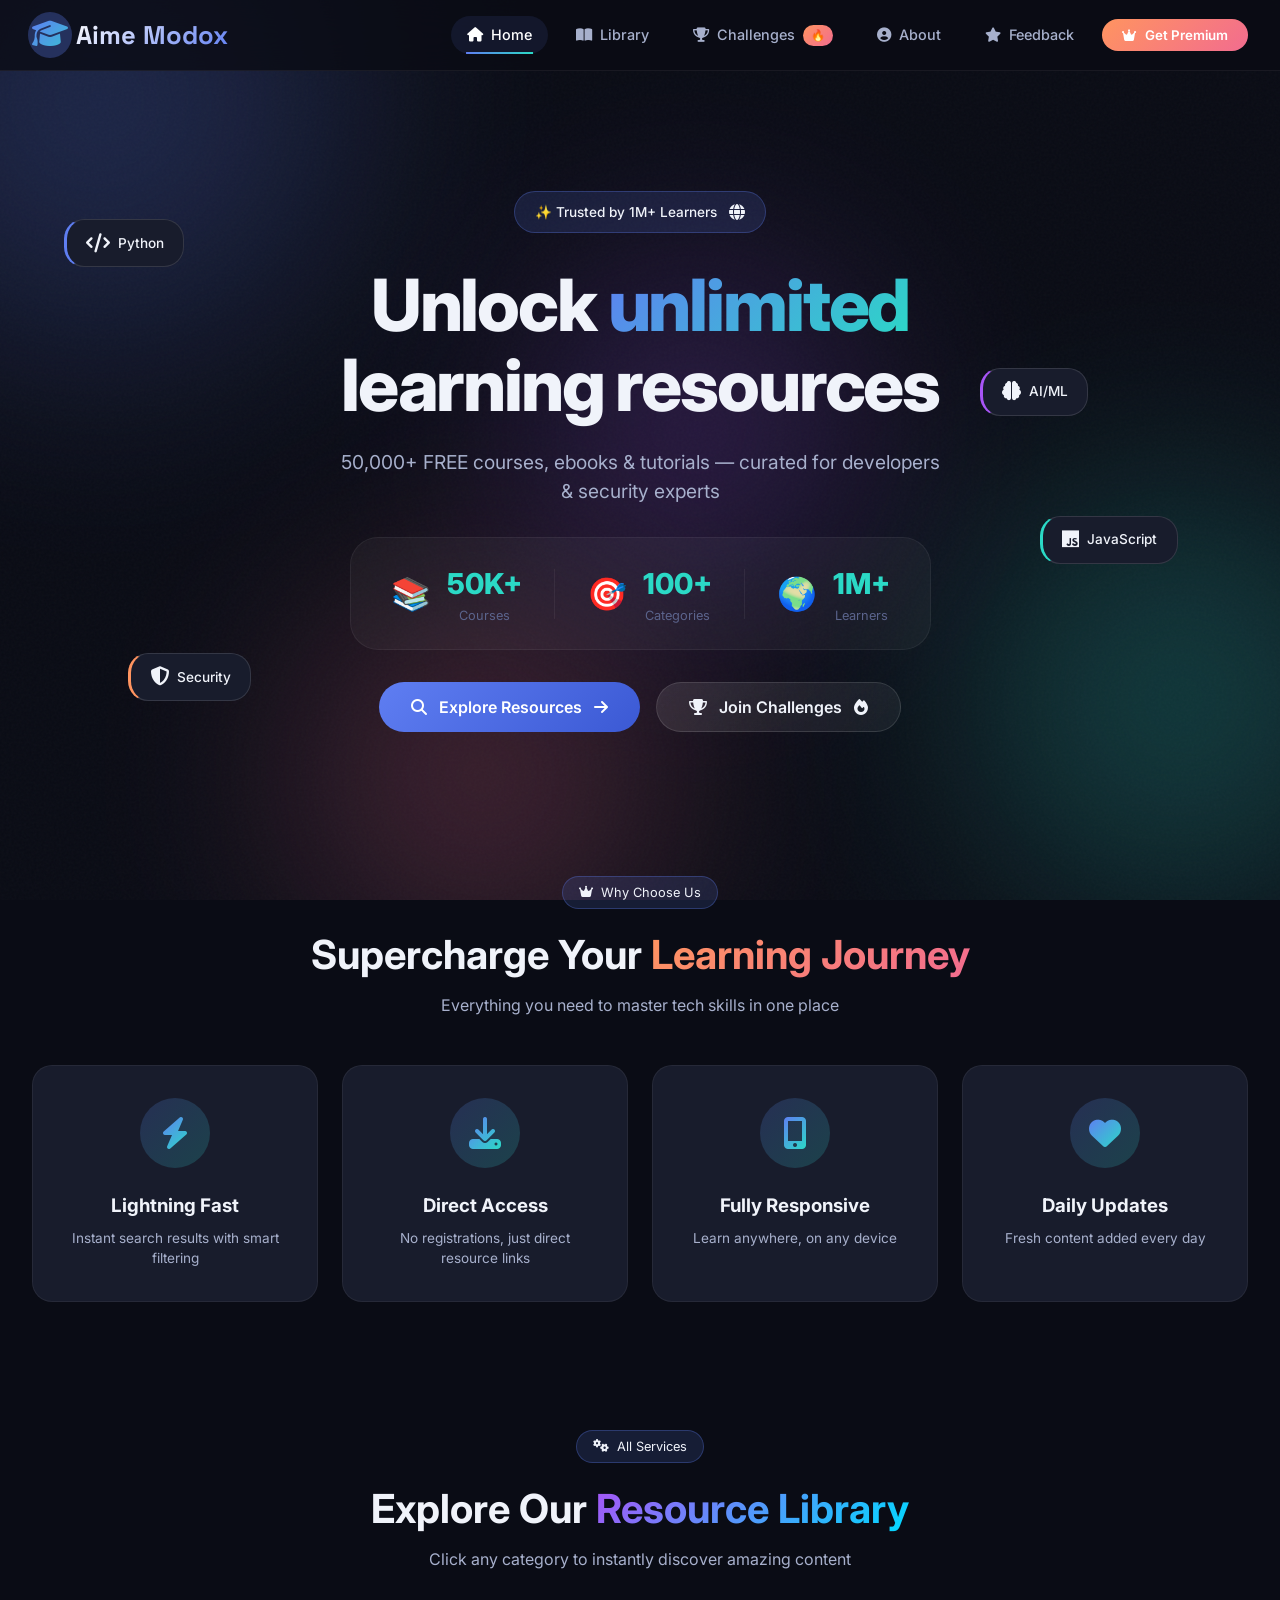
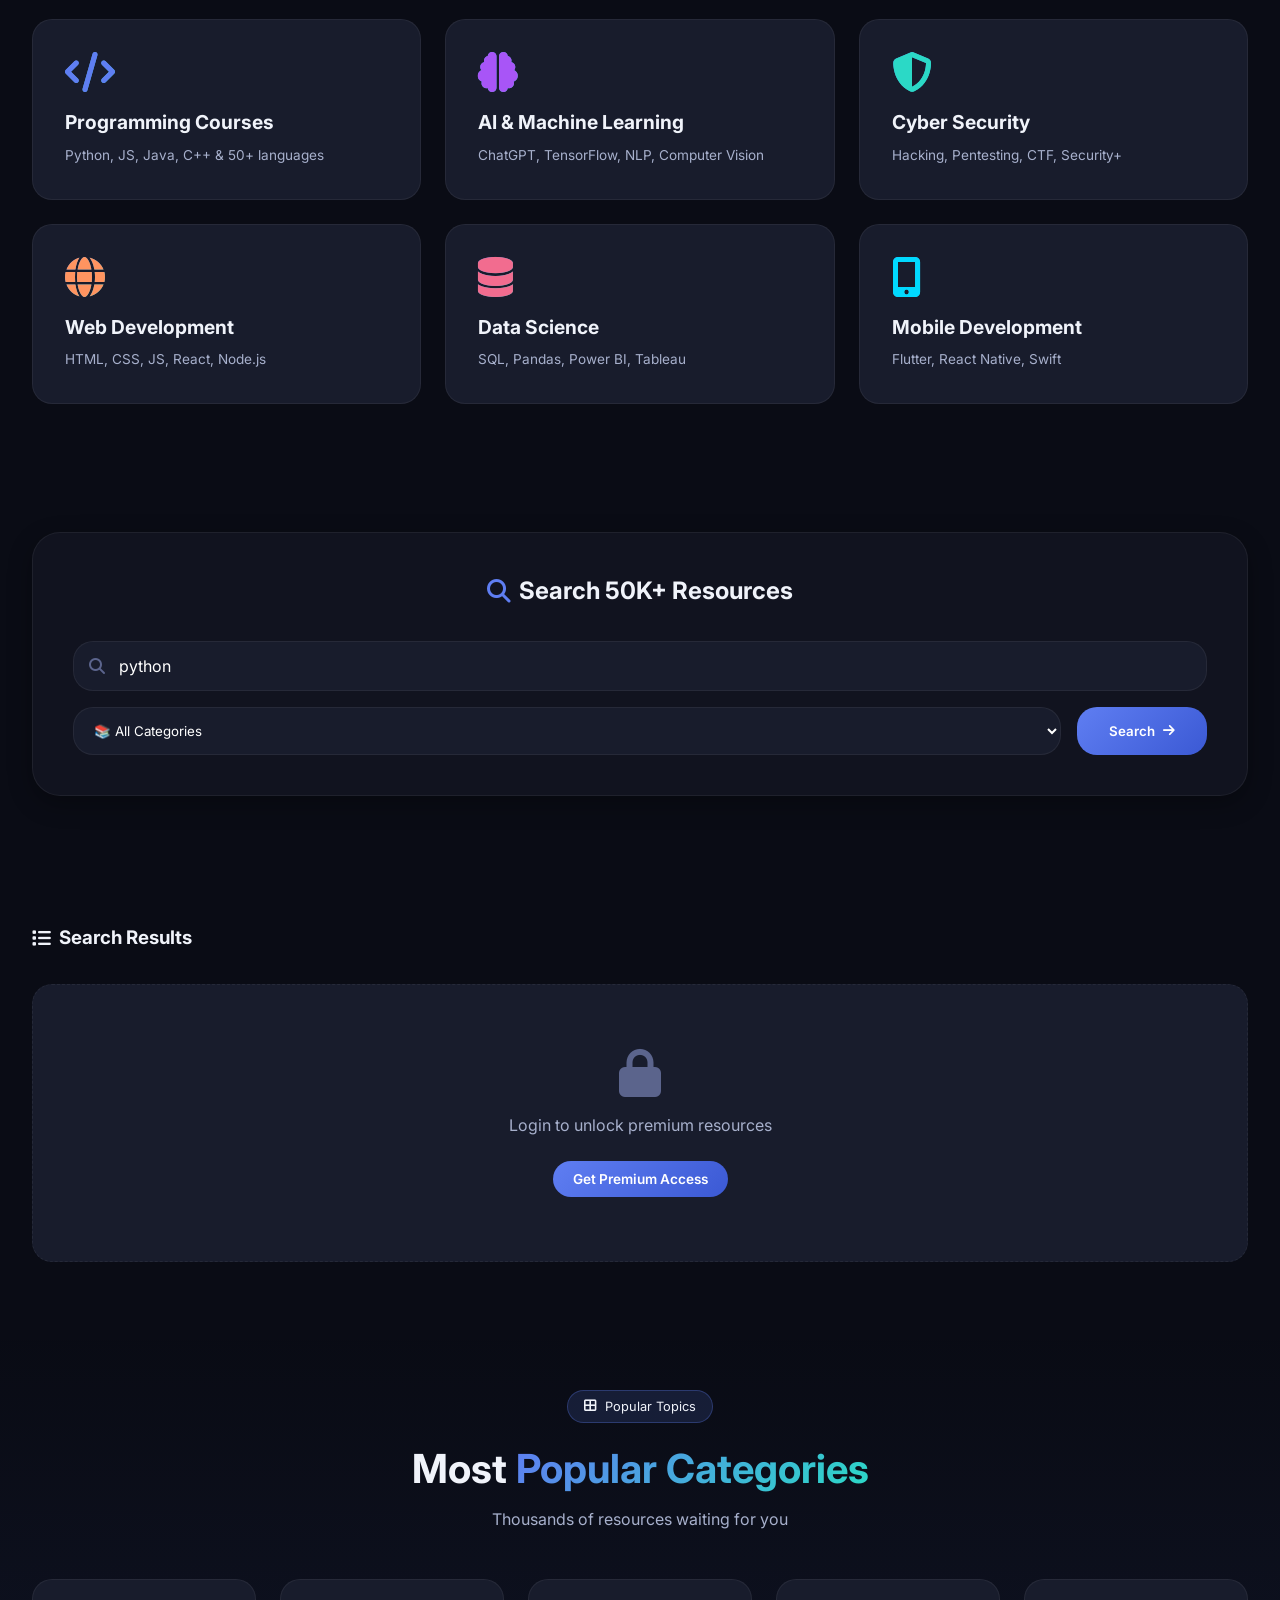
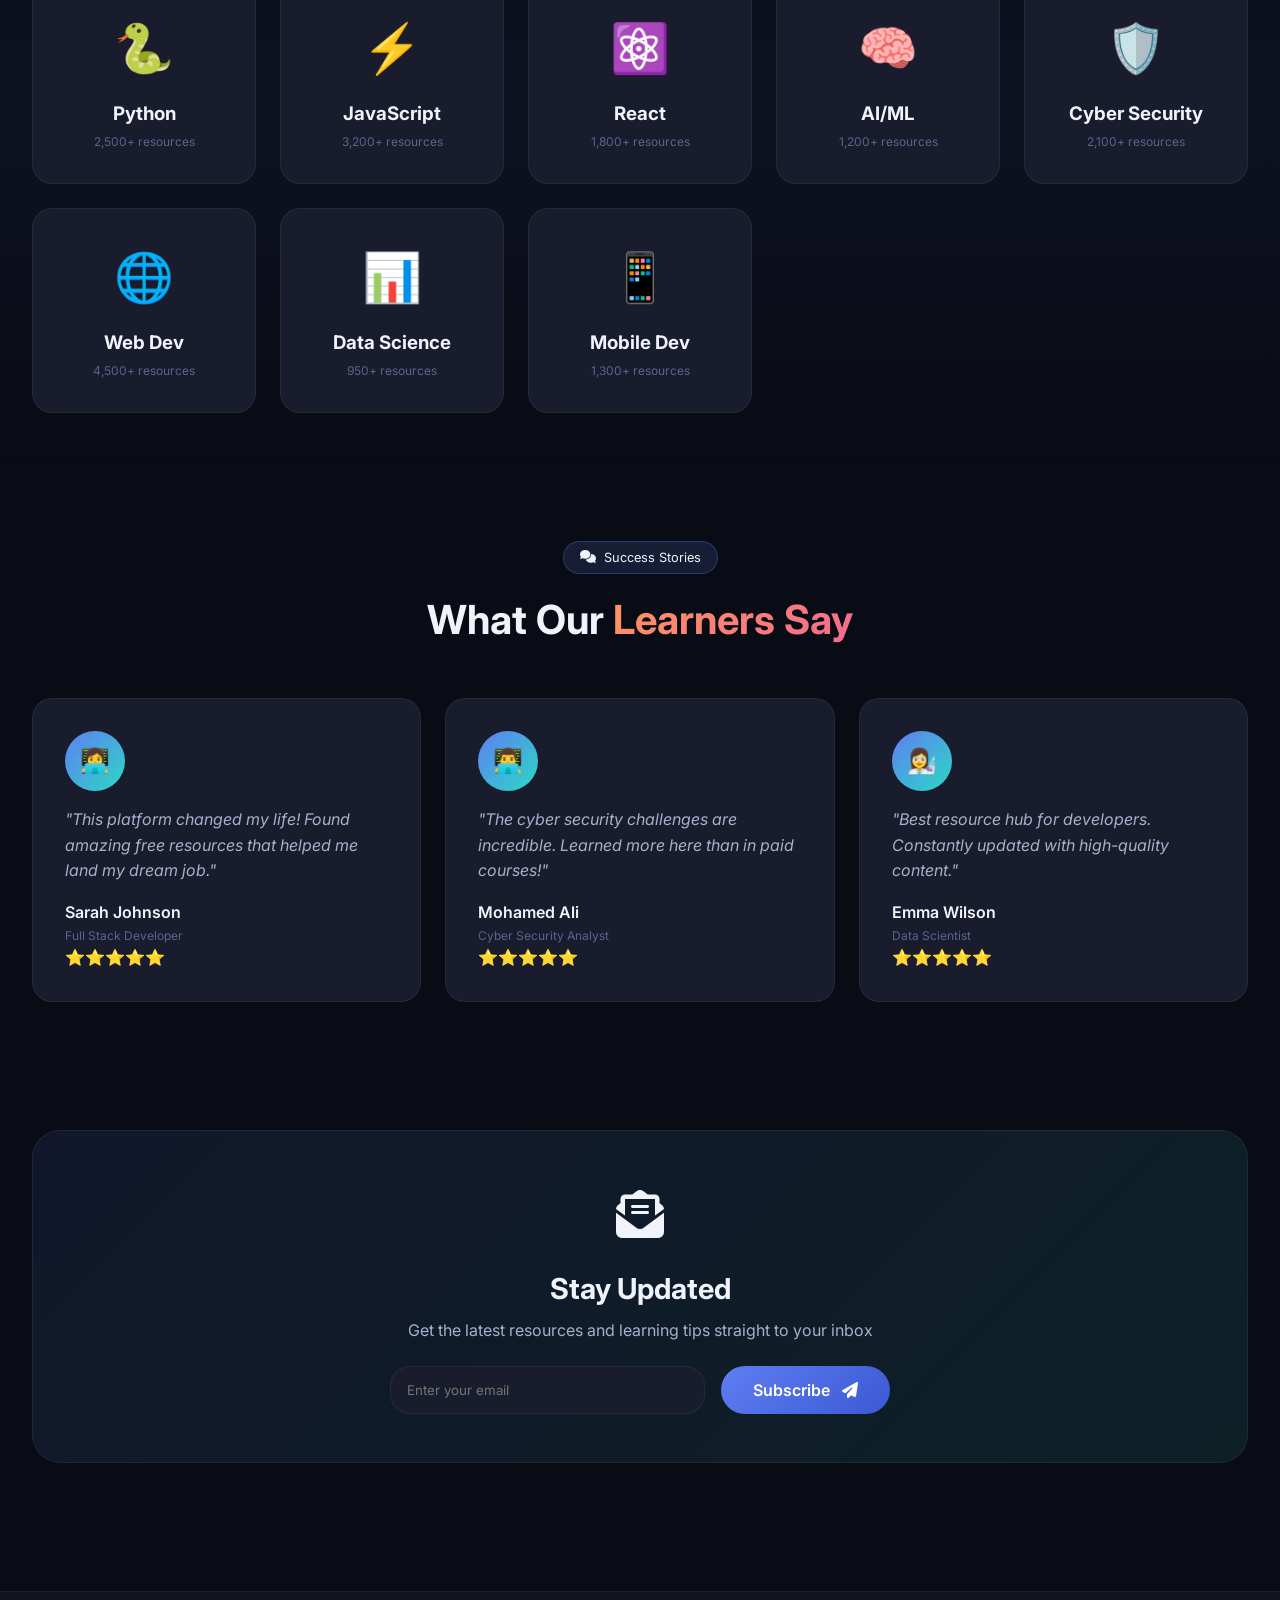
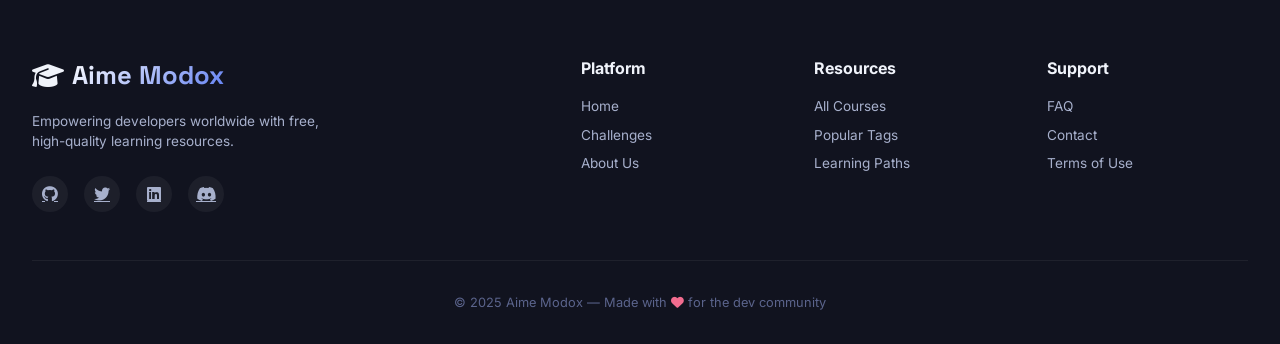
==== commit 98abb505: "Add files via upload" ====
--- a/index.html
+++ b/index.html
@@ -37,14 +37,26 @@
                     <i class="fas fa-home"></i>
                     <span>Home</span>
                 </a>
-                <a href="challenges.html" class="nav-link">
+                <!-- ✅ Library - تأكد من وجود library.html -->
+                <a href="library.html" class="nav-link" id="libraryLink">
+                    <i class="fas fa-book-open"></i>
+                    <span>Library</span>
+                </a>
+                <!-- ✅ Challenges - تأكد من وجود challenges.html -->
+                <a href="challenges.html" class="nav-link" id="challengesLink">
                     <i class="fas fa-trophy"></i>
                     <span>Challenges</span>
                     <span class="badge-new">🔥</span>
                 </a>
-                <a href="about.html" class="nav-link">
+                <!-- ✅ About - تأكد من وجود about.html -->
+                <a href="about.html" class="nav-link" id="aboutLink">
                     <i class="fas fa-user-circle"></i>
                     <span>About</span>
+                </a>
+                <!-- ✅ Feedback - تأكد من وجود feedback.html -->
+                <a href="feedback.html" class="nav-link" id="feedbackLink">
+                    <i class="fas fa-star"></i>
+                    <span>Feedback</span>
                 </a>
                 <button class="login-btn" id="loginNavBtn">
                     <i class="fas fa-crown"></i>
@@ -106,11 +118,11 @@
                         <span>Explore Resources</span>
                         <i class="fas fa-arrow-right"></i>
                     </button>
-                    <a href="challenges.html" class="btn-secondary">
+                    <button class="btn-secondary" id="heroChallengesBtn">
                         <i class="fas fa-trophy"></i>
                         <span>Join Challenges</span>
                         <i class="fas fa-fire"></i>
-                    </a>
+                    </button>
                 </div>
             </div>
             
@@ -134,7 +146,7 @@
             </div>
         </section>
 
-        <!-- Features Section -->
+        <!-- باقي sections كما هي... -->
         <section class="features-section">
             <div class="container">
                 <div class="section-header">
@@ -339,21 +351,21 @@
                 <div class="footer-links">
                     <div class="link-group">
                         <h4>Platform</h4>
-                        <a href="#">Home</a>
-                        <a href="challenges.html">Challenges</a>
-                        <a href="about.html">About Us</a>
+                        <a href="#" onclick="return false;">Home</a>
+                        <a href="challenges.html" onclick="return false;">Challenges</a>
+                        <a href="about.html" onclick="return false;">About Us</a>
                     </div>
                     <div class="link-group">
                         <h4>Resources</h4>
-                        <a href="#">All Courses</a>
-                        <a href="#">Popular Tags</a>
-                        <a href="#">Learning Paths</a>
+                        <a href="#" onclick="return false;">All Courses</a>
+                        <a href="#" onclick="return false;">Popular Tags</a>
+                        <a href="#" onclick="return false;">Learning Paths</a>
                     </div>
                     <div class="link-group">
                         <h4>Support</h4>
-                        <a href="#">FAQ</a>
-                        <a href="#">Contact</a>
-                        <a href="#">Terms of Use</a>
+                        <a href="#" onclick="return false;">FAQ</a>
+                        <a href="#" onclick="return false;">Contact</a>
+                        <a href="#" onclick="return false;">Terms of Use</a>
                     </div>
                 </div>
             </div>
@@ -398,5 +410,67 @@
     </div>
 
     <script src="script.js"></script>
+    <script>
+        // ✅ كود لمنع الشاشة البيضاء والتعامل مع الروابط غير الموجودة
+        document.addEventListener('DOMContentLoaded', function() {
+            
+            // التحقق من وجود الصفحات قبل الانتقال إليها
+            async function checkPageExists(url) {
+                try {
+                    const response = await fetch(url, { method: 'HEAD' });
+                    return response.ok;
+                } catch(e) {
+                    return false;
+                }
+            }
+            
+            // تعامل مع جميع الروابط
+            const links = document.querySelectorAll('a[href]');
+            links.forEach(link => {
+                const href = link.getAttribute('href');
+                
+                // تجاهل الروابط التي تبدأ بـ # أو javascript
+                if (href && !href.startsWith('#') && !href.startsWith('javascript:')) {
+                    link.addEventListener('click', function(e) {
+                        // إذا كان الرابط لا يشير إلى صفحة موجودة والملف ليس index.html
+                        if (href !== 'index.html' && href !== '#' && !href.endsWith('.html')) {
+                            e.preventDefault();
+                            alert(`⚠️ صفحة "${href}" غير موجودة حالياً.\nسيتم إضافتها قريباً!`);
+                        }
+                    });
+                }
+            });
+            
+            // زر Explore Resources
+            const exploreBtn = document.getElementById('heroSearchBtn');
+            if (exploreBtn) {
+                exploreBtn.addEventListener('click', function() {
+                    const searchSection = document.querySelector('.search-section');
+                    if (searchSection) {
+                        searchSection.scrollIntoView({ behavior: 'smooth' });
+                    }
+                });
+            }
+            
+            // زر Join Challenges
+            const challengesBtn = document.getElementById('heroChallengesBtn');
+            if (challengesBtn) {
+                challengesBtn.addEventListener('click', function() {
+                    // التحقق من وجود ملف challenges.html
+                    fetch('challenges.html', { method: 'HEAD' })
+                        .then(response => {
+                            if (response.ok) {
+                                window.location.href = 'challenges.html';
+                            } else {
+                                alert('🏆 قريباً! صفحة التحديات قيد الإعداد.');
+                            }
+                        })
+                        .catch(() => {
+                            alert('🏆 قريباً! صفحة التحديات قيد الإعداد.');
+                        });
+                });
+            }
+        });
+    </script>
 </body>
 </html>
--- a/style.css
+++ b/style.css
@@ -1453,6 +1453,17 @@
     font-size: 0.85rem;
     color: var(--text-secondary);
 }
+.btn-library {
+    background: linear-gradient(95deg, #8b5cf6, #3b82f6);
+    padding: 0.6rem 1.2rem;
+    border-radius: 40px;
+    font-weight: 600;
+    border: 1px solid rgba(255,255,255,0.2);
+}
+.btn-library:hover {
+    background: linear-gradient(95deg, #a78bfa, #60a5fa);
+    transform: scale(1.02);
+}
 
 .login-hint strong {
     color: var(--secondary);
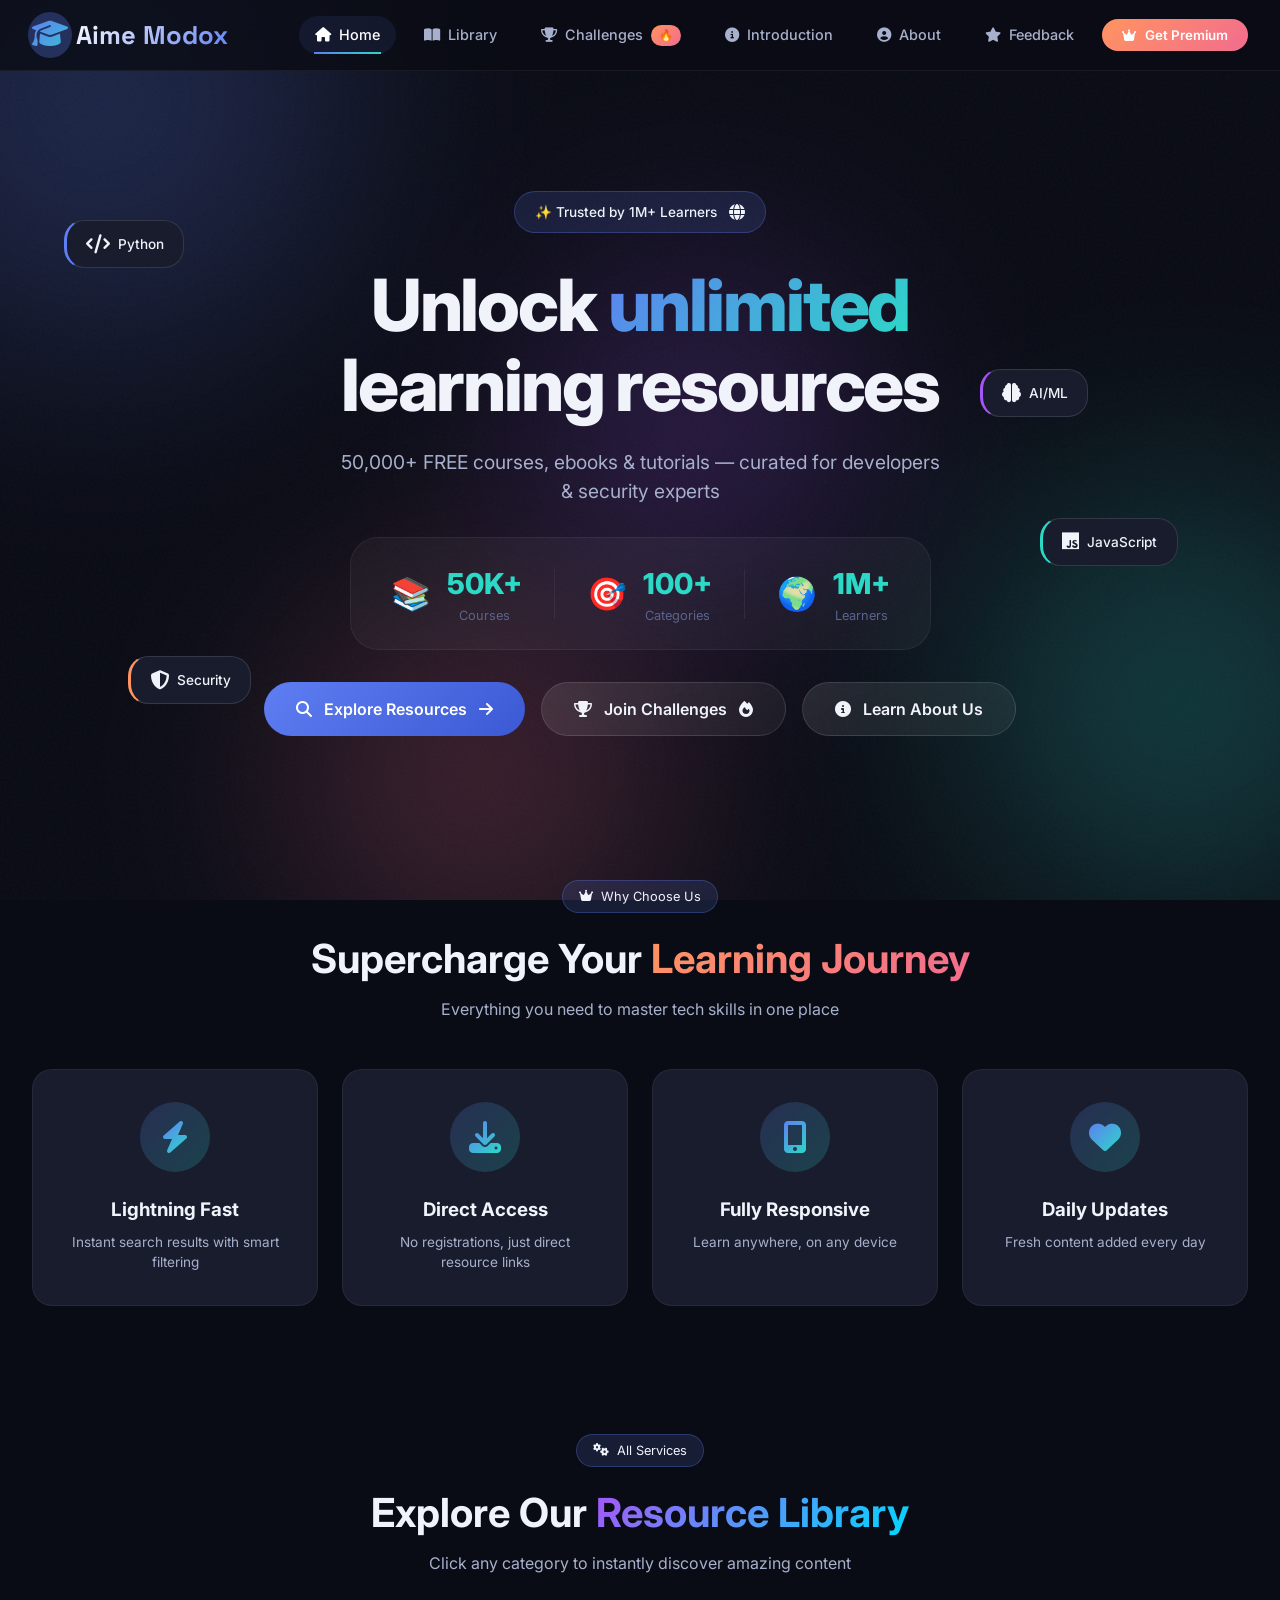
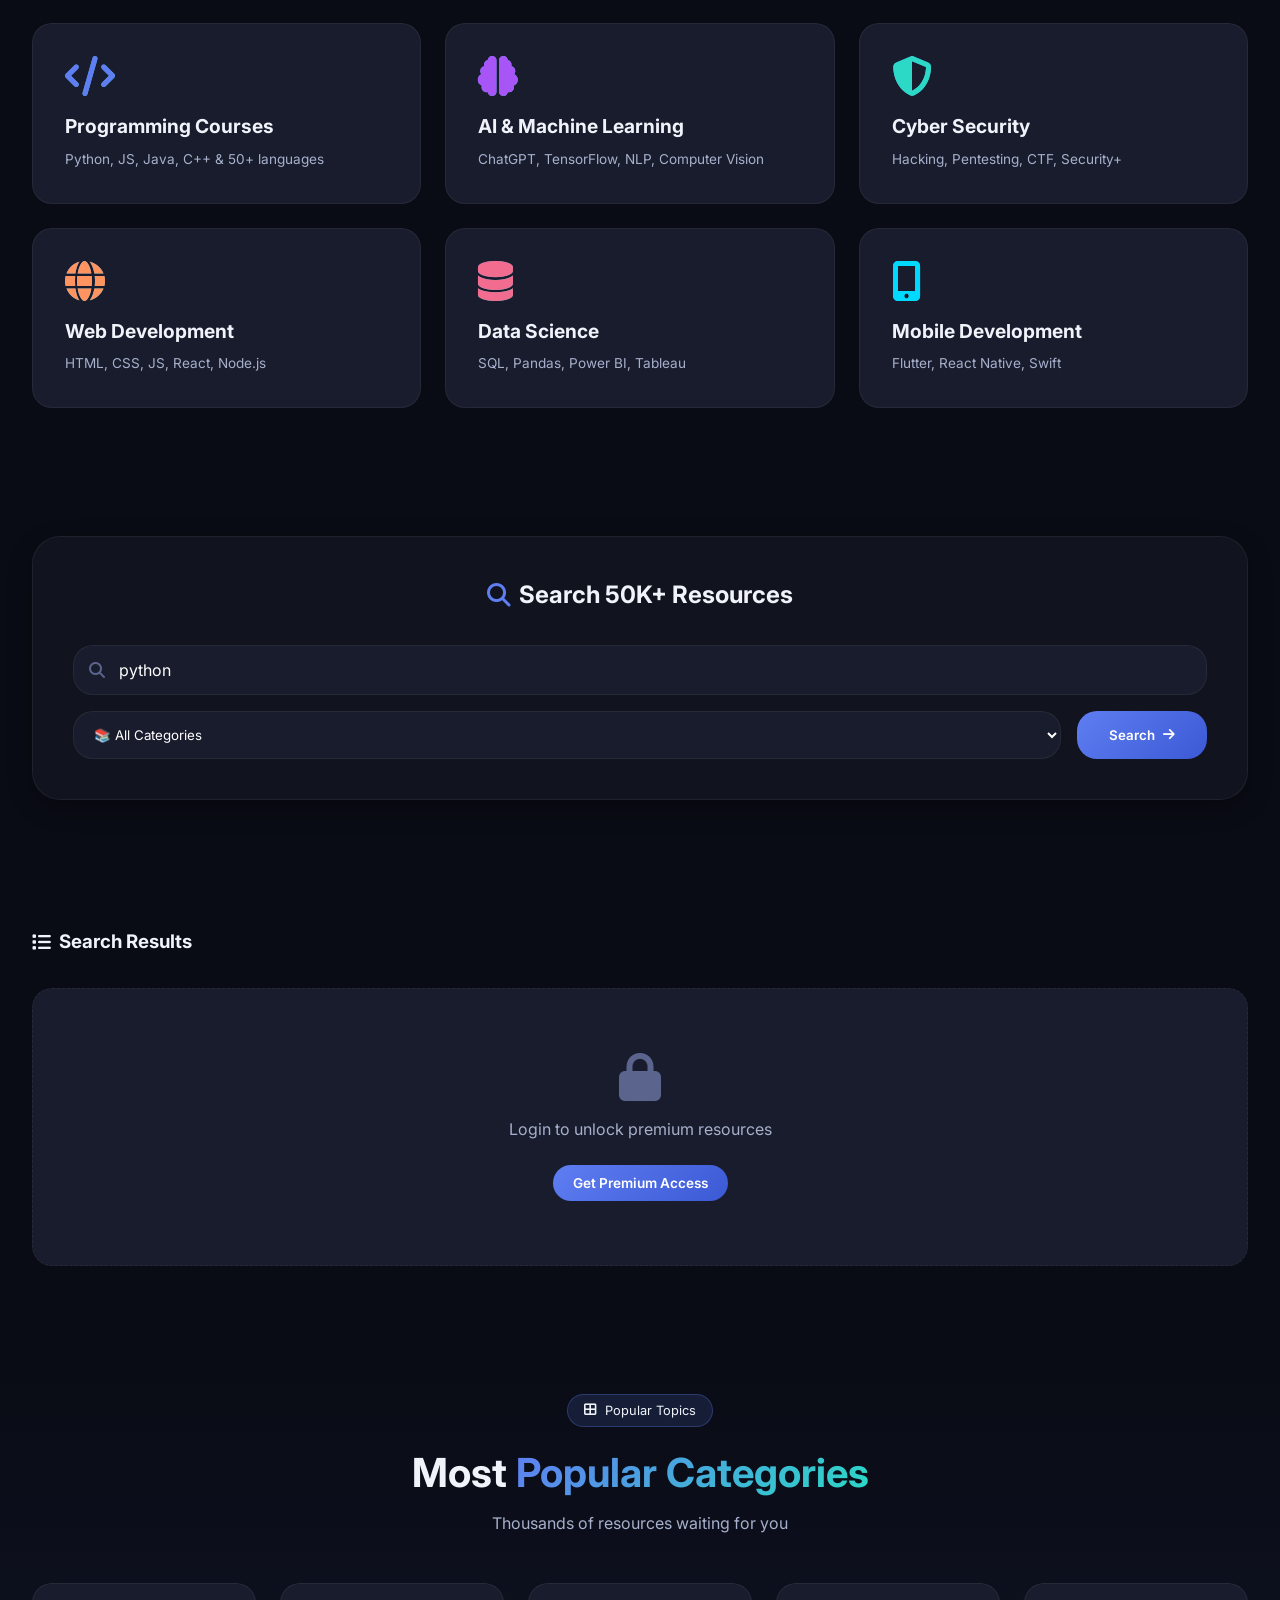
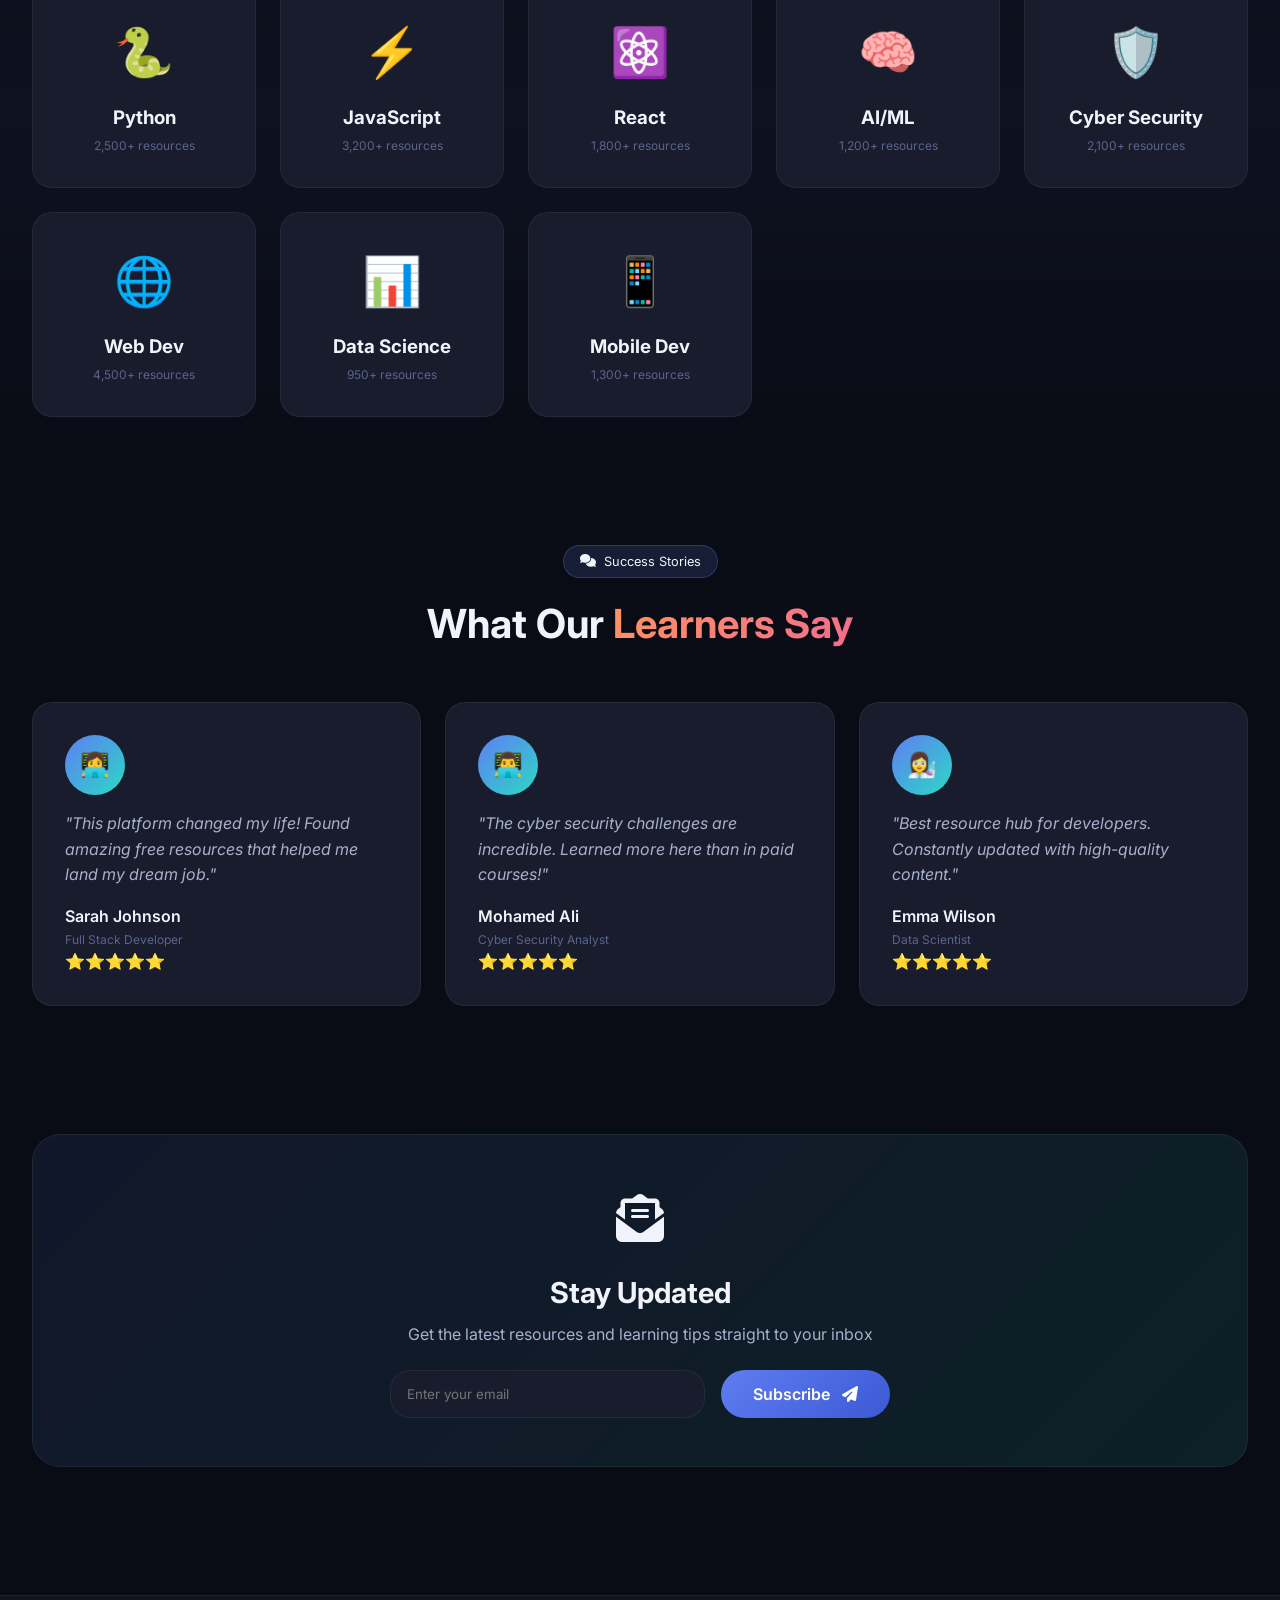
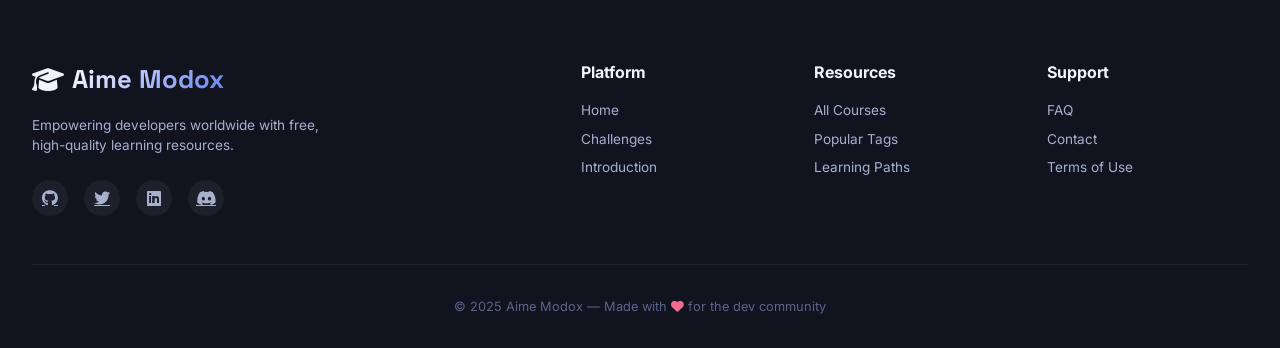
==== commit 8b66c5e4: "Add files via upload" ====
--- a/index.html
+++ b/index.html
@@ -33,27 +33,28 @@
                 <span>Aime Modox</span>
             </div>
             <div class="nav-links" id="navLinks">
-                <a href="#" class="nav-link active">
+                <a href="index.html" class="nav-link active">
                     <i class="fas fa-home"></i>
                     <span>Home</span>
                 </a>
-                <!-- ✅ Library - تأكد من وجود library.html -->
                 <a href="library.html" class="nav-link" id="libraryLink">
                     <i class="fas fa-book-open"></i>
                     <span>Library</span>
                 </a>
-                <!-- ✅ Challenges - تأكد من وجود challenges.html -->
                 <a href="challenges.html" class="nav-link" id="challengesLink">
                     <i class="fas fa-trophy"></i>
                     <span>Challenges</span>
                     <span class="badge-new">🔥</span>
                 </a>
-                <!-- ✅ About - تأكد من وجود about.html -->
+                <!-- ✅ زر التوصية لصفحة Introduction -->
+                <a href="introduction.html" class="nav-link" id="introLink">
+                    <i class="fas fa-info-circle"></i>
+                    <span>Introduction</span>
+                </a>
                 <a href="about.html" class="nav-link" id="aboutLink">
                     <i class="fas fa-user-circle"></i>
                     <span>About</span>
                 </a>
-                <!-- ✅ Feedback - تأكد من وجود feedback.html -->
                 <a href="feedback.html" class="nav-link" id="feedbackLink">
                     <i class="fas fa-star"></i>
                     <span>Feedback</span>
@@ -123,6 +124,11 @@
                         <span>Join Challenges</span>
                         <i class="fas fa-fire"></i>
                     </button>
+                    <!-- ✅ زر توصية جديد في الـ Hero -->
+                    <a href="introduction.html" class="btn-secondary" style="text-decoration: none;">
+                        <i class="fas fa-info-circle"></i>
+                        <span>Learn About Us</span>
+                    </a>
                 </div>
             </div>
             
@@ -205,9 +211,7 @@
                     <h2>Explore Our <span class="gradient-text gradient-3">Resource Library</span></h2>
                     <p>Click any category to instantly discover amazing content</p>
                 </div>
-                <div class="services-grid" id="servicesGrid">
-                    <!-- Services will be populated by JavaScript -->
-                </div>
+                <div class="services-grid" id="servicesGrid"></div>
             </div>
         </section>
 
@@ -289,9 +293,7 @@
                     <h2>Most <span class="gradient-text gradient-1">Popular Categories</span></h2>
                     <p>Thousands of resources waiting for you</p>
                 </div>
-                <div class="categories-grid" id="categoriesGrid">
-                    <!-- Categories will be populated by JavaScript -->
-                </div>
+                <div class="categories-grid" id="categoriesGrid"></div>
             </div>
         </section>
 
@@ -305,9 +307,7 @@
                     </div>
                     <h2>What Our <span class="gradient-text gradient-2">Learners Say</span></h2>
                 </div>
-                <div class="testimonials-grid" id="testimonialsGrid">
-                    <!-- Testimonials will be populated by JavaScript -->
-                </div>
+                <div class="testimonials-grid" id="testimonialsGrid"></div>
             </div>
         </section>
 
@@ -351,21 +351,21 @@
                 <div class="footer-links">
                     <div class="link-group">
                         <h4>Platform</h4>
-                        <a href="#" onclick="return false;">Home</a>
-                        <a href="challenges.html" onclick="return false;">Challenges</a>
-                        <a href="about.html" onclick="return false;">About Us</a>
+                        <a href="index.html">Home</a>
+                        <a href="challenges.html">Challenges</a>
+                        <a href="introduction.html">Introduction</a>
                     </div>
                     <div class="link-group">
                         <h4>Resources</h4>
-                        <a href="#" onclick="return false;">All Courses</a>
-                        <a href="#" onclick="return false;">Popular Tags</a>
-                        <a href="#" onclick="return false;">Learning Paths</a>
+                        <a href="#">All Courses</a>
+                        <a href="#">Popular Tags</a>
+                        <a href="#">Learning Paths</a>
                     </div>
                     <div class="link-group">
                         <h4>Support</h4>
-                        <a href="#" onclick="return false;">FAQ</a>
-                        <a href="#" onclick="return false;">Contact</a>
-                        <a href="#" onclick="return false;">Terms of Use</a>
+                        <a href="#">FAQ</a>
+                        <a href="#">Contact</a>
+                        <a href="#">Terms of Use</a>
                     </div>
                 </div>
             </div>
@@ -410,67 +410,5 @@
     </div>
 
     <script src="script.js"></script>
-    <script>
-        // ✅ كود لمنع الشاشة البيضاء والتعامل مع الروابط غير الموجودة
-        document.addEventListener('DOMContentLoaded', function() {
-            
-            // التحقق من وجود الصفحات قبل الانتقال إليها
-            async function checkPageExists(url) {
-                try {
-                    const response = await fetch(url, { method: 'HEAD' });
-                    return response.ok;
-                } catch(e) {
-                    return false;
-                }
-            }
-            
-            // تعامل مع جميع الروابط
-            const links = document.querySelectorAll('a[href]');
-            links.forEach(link => {
-                const href = link.getAttribute('href');
-                
-                // تجاهل الروابط التي تبدأ بـ # أو javascript
-                if (href && !href.startsWith('#') && !href.startsWith('javascript:')) {
-                    link.addEventListener('click', function(e) {
-                        // إذا كان الرابط لا يشير إلى صفحة موجودة والملف ليس index.html
-                        if (href !== 'index.html' && href !== '#' && !href.endsWith('.html')) {
-                            e.preventDefault();
-                            alert(`⚠️ صفحة "${href}" غير موجودة حالياً.\nسيتم إضافتها قريباً!`);
-                        }
-                    });
-                }
-            });
-            
-            // زر Explore Resources
-            const exploreBtn = document.getElementById('heroSearchBtn');
-            if (exploreBtn) {
-                exploreBtn.addEventListener('click', function() {
-                    const searchSection = document.querySelector('.search-section');
-                    if (searchSection) {
-                        searchSection.scrollIntoView({ behavior: 'smooth' });
-                    }
-                });
-            }
-            
-            // زر Join Challenges
-            const challengesBtn = document.getElementById('heroChallengesBtn');
-            if (challengesBtn) {
-                challengesBtn.addEventListener('click', function() {
-                    // التحقق من وجود ملف challenges.html
-                    fetch('challenges.html', { method: 'HEAD' })
-                        .then(response => {
-                            if (response.ok) {
-                                window.location.href = 'challenges.html';
-                            } else {
-                                alert('🏆 قريباً! صفحة التحديات قيد الإعداد.');
-                            }
-                        })
-                        .catch(() => {
-                            alert('🏆 قريباً! صفحة التحديات قيد الإعداد.');
-                        });
-                });
-            }
-        });
-    </script>
 </body>
 </html>
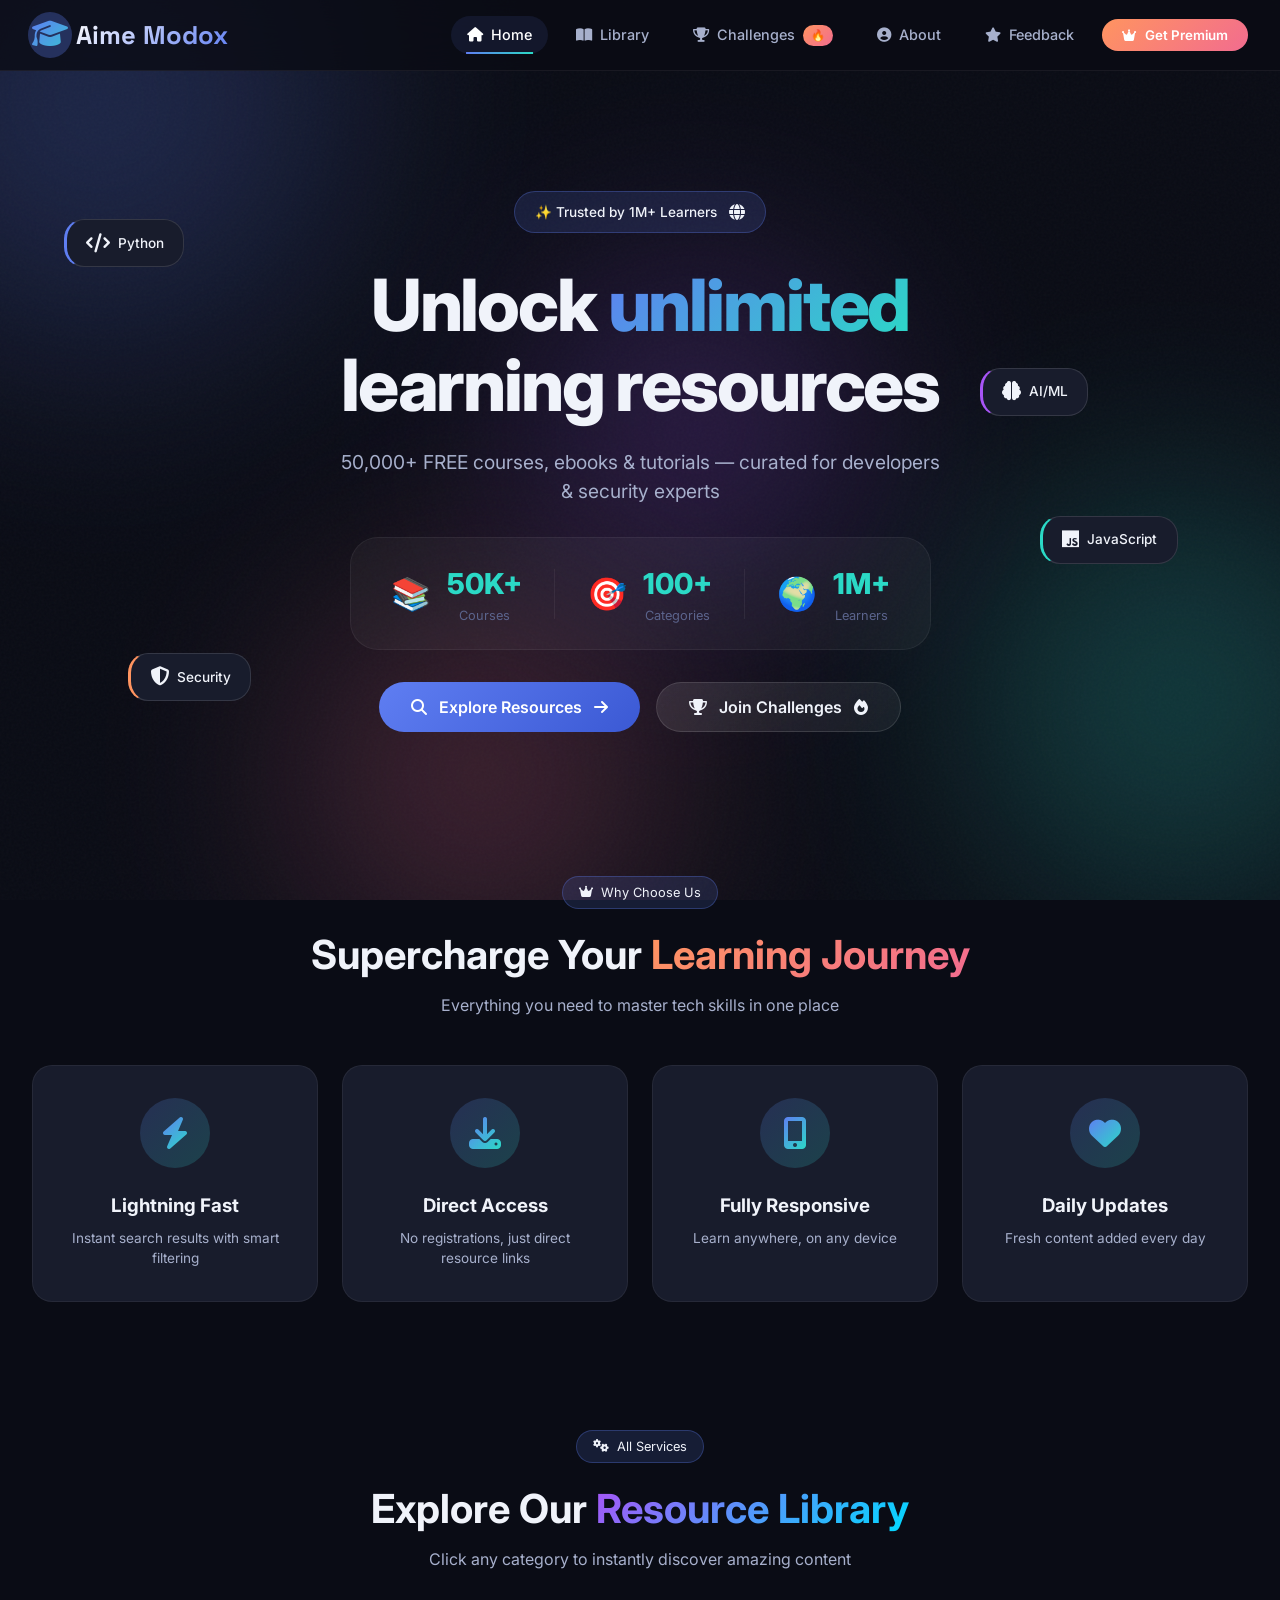
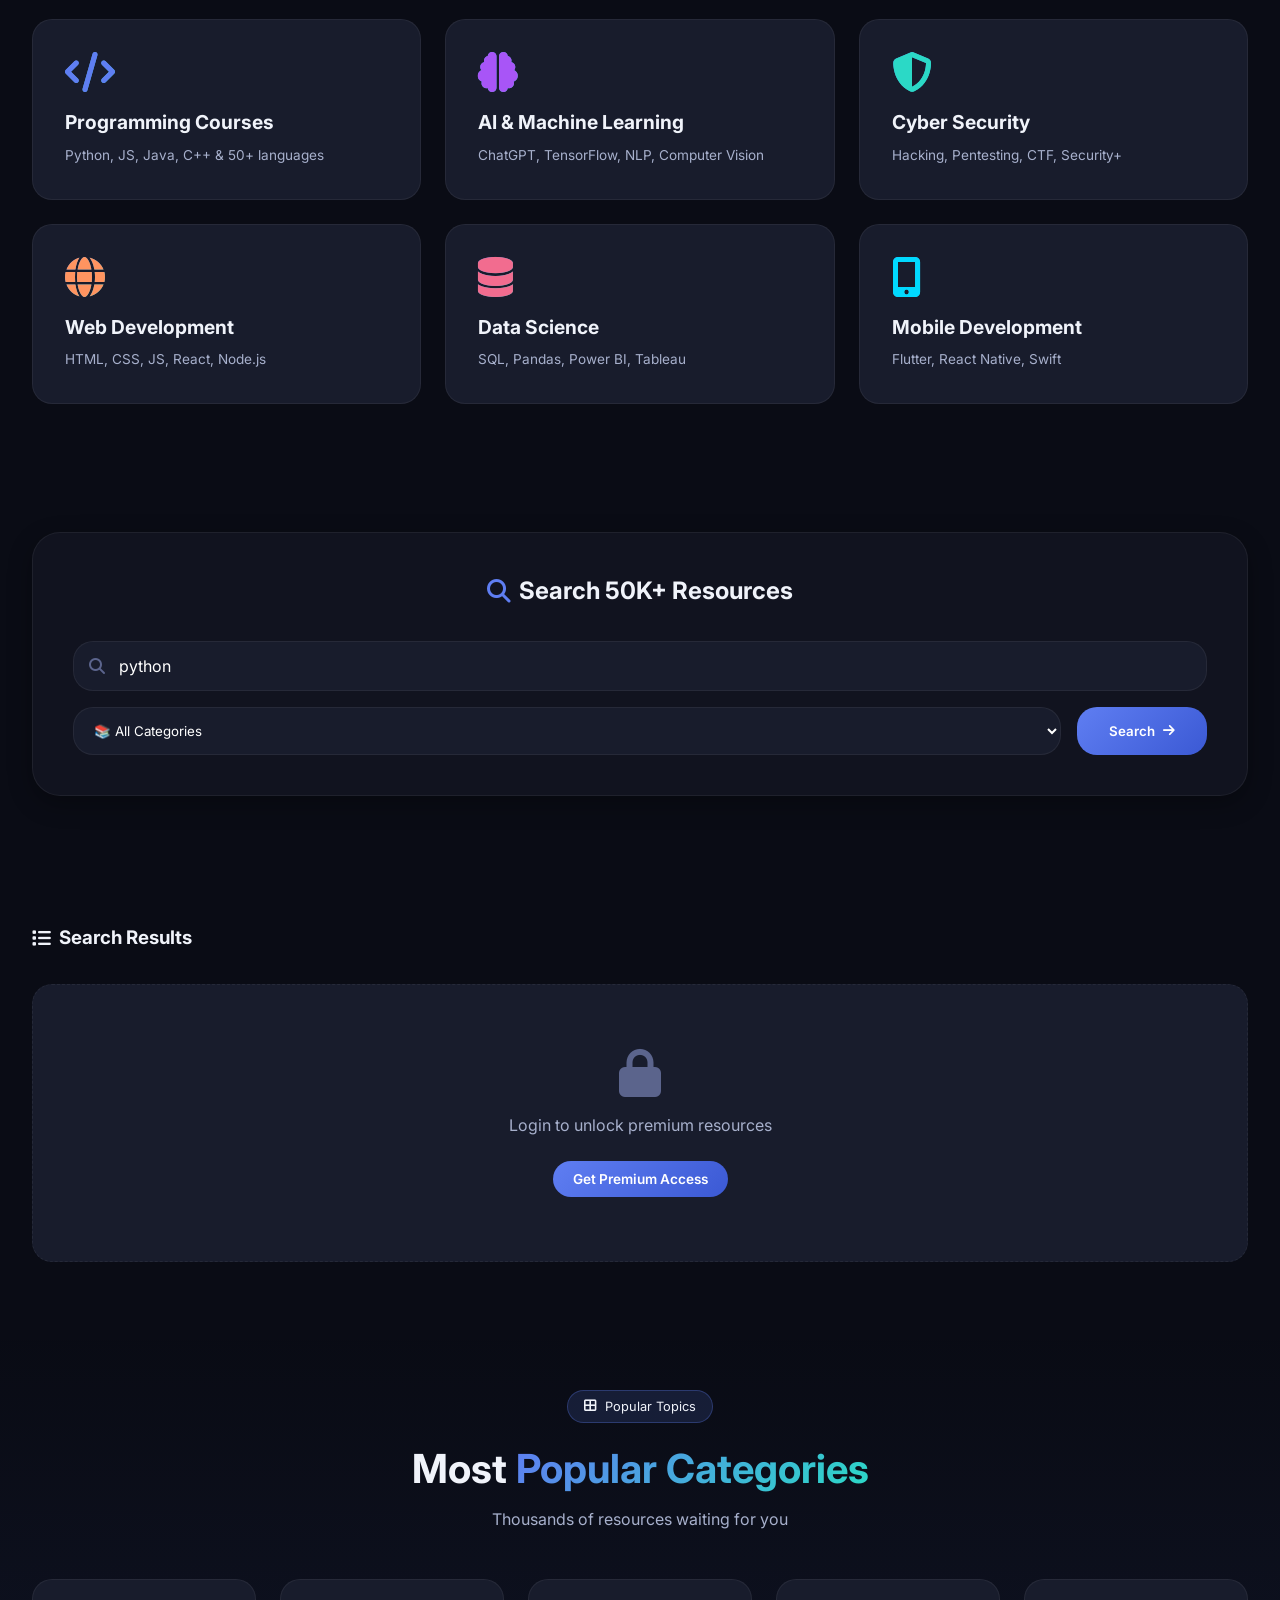
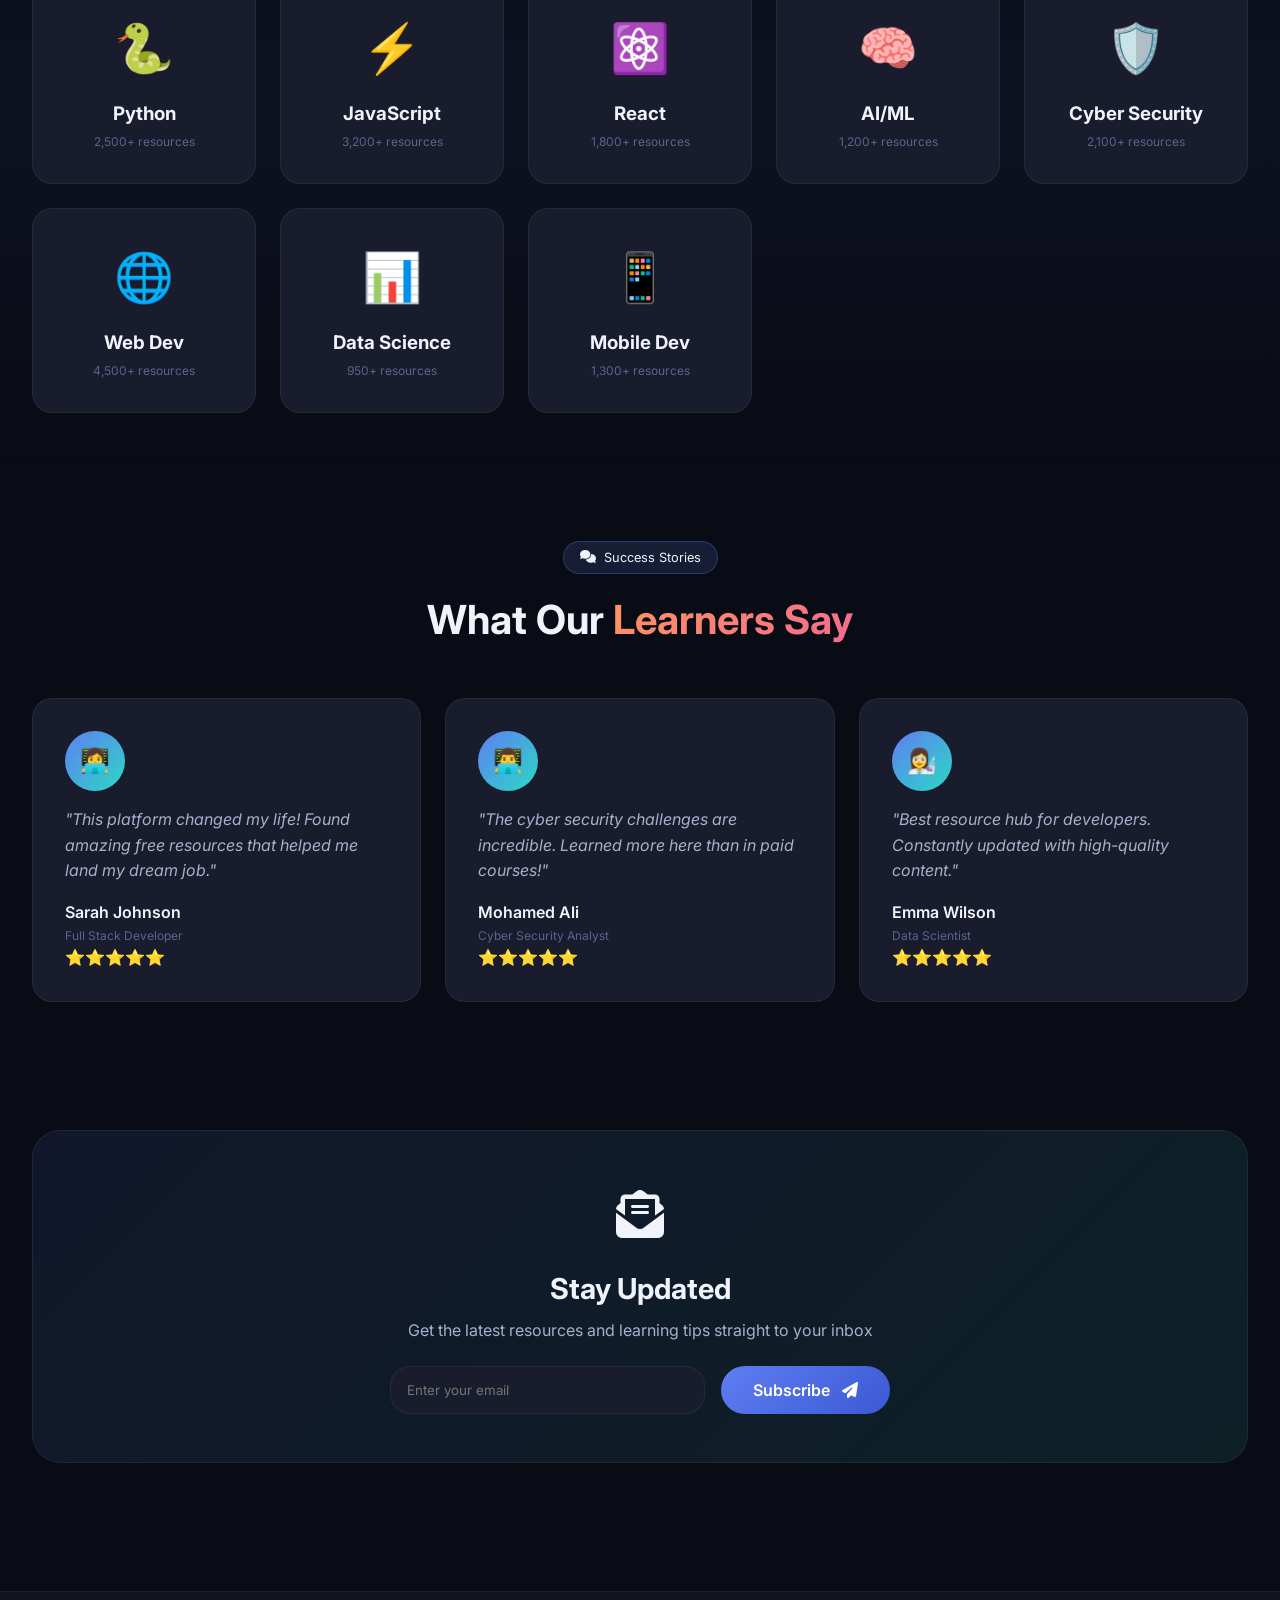
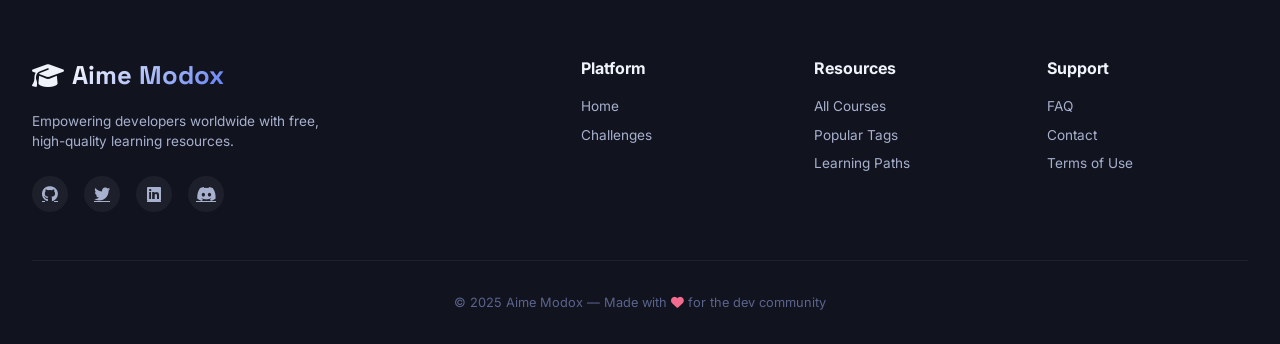
==== commit 93138e5d: "Add files via upload" ====
--- a/index.html
+++ b/index.html
@@ -46,11 +46,6 @@
                     <span>Challenges</span>
                     <span class="badge-new">🔥</span>
                 </a>
-                <!-- ✅ زر التوصية لصفحة Introduction -->
-                <a href="introduction.html" class="nav-link" id="introLink">
-                    <i class="fas fa-info-circle"></i>
-                    <span>Introduction</span>
-                </a>
                 <a href="about.html" class="nav-link" id="aboutLink">
                     <i class="fas fa-user-circle"></i>
                     <span>About</span>
@@ -124,11 +119,6 @@
                         <span>Join Challenges</span>
                         <i class="fas fa-fire"></i>
                     </button>
-                    <!-- ✅ زر توصية جديد في الـ Hero -->
-                    <a href="introduction.html" class="btn-secondary" style="text-decoration: none;">
-                        <i class="fas fa-info-circle"></i>
-                        <span>Learn About Us</span>
-                    </a>
                 </div>
             </div>
             
@@ -353,7 +343,7 @@
                         <h4>Platform</h4>
                         <a href="index.html">Home</a>
                         <a href="challenges.html">Challenges</a>
-                        <a href="introduction.html">Introduction</a>
+                        <!-- <a href="introduction.html">Introduction</a> تمت إزالة الرابط -->
                     </div>
                     <div class="link-group">
                         <h4>Resources</h4>
